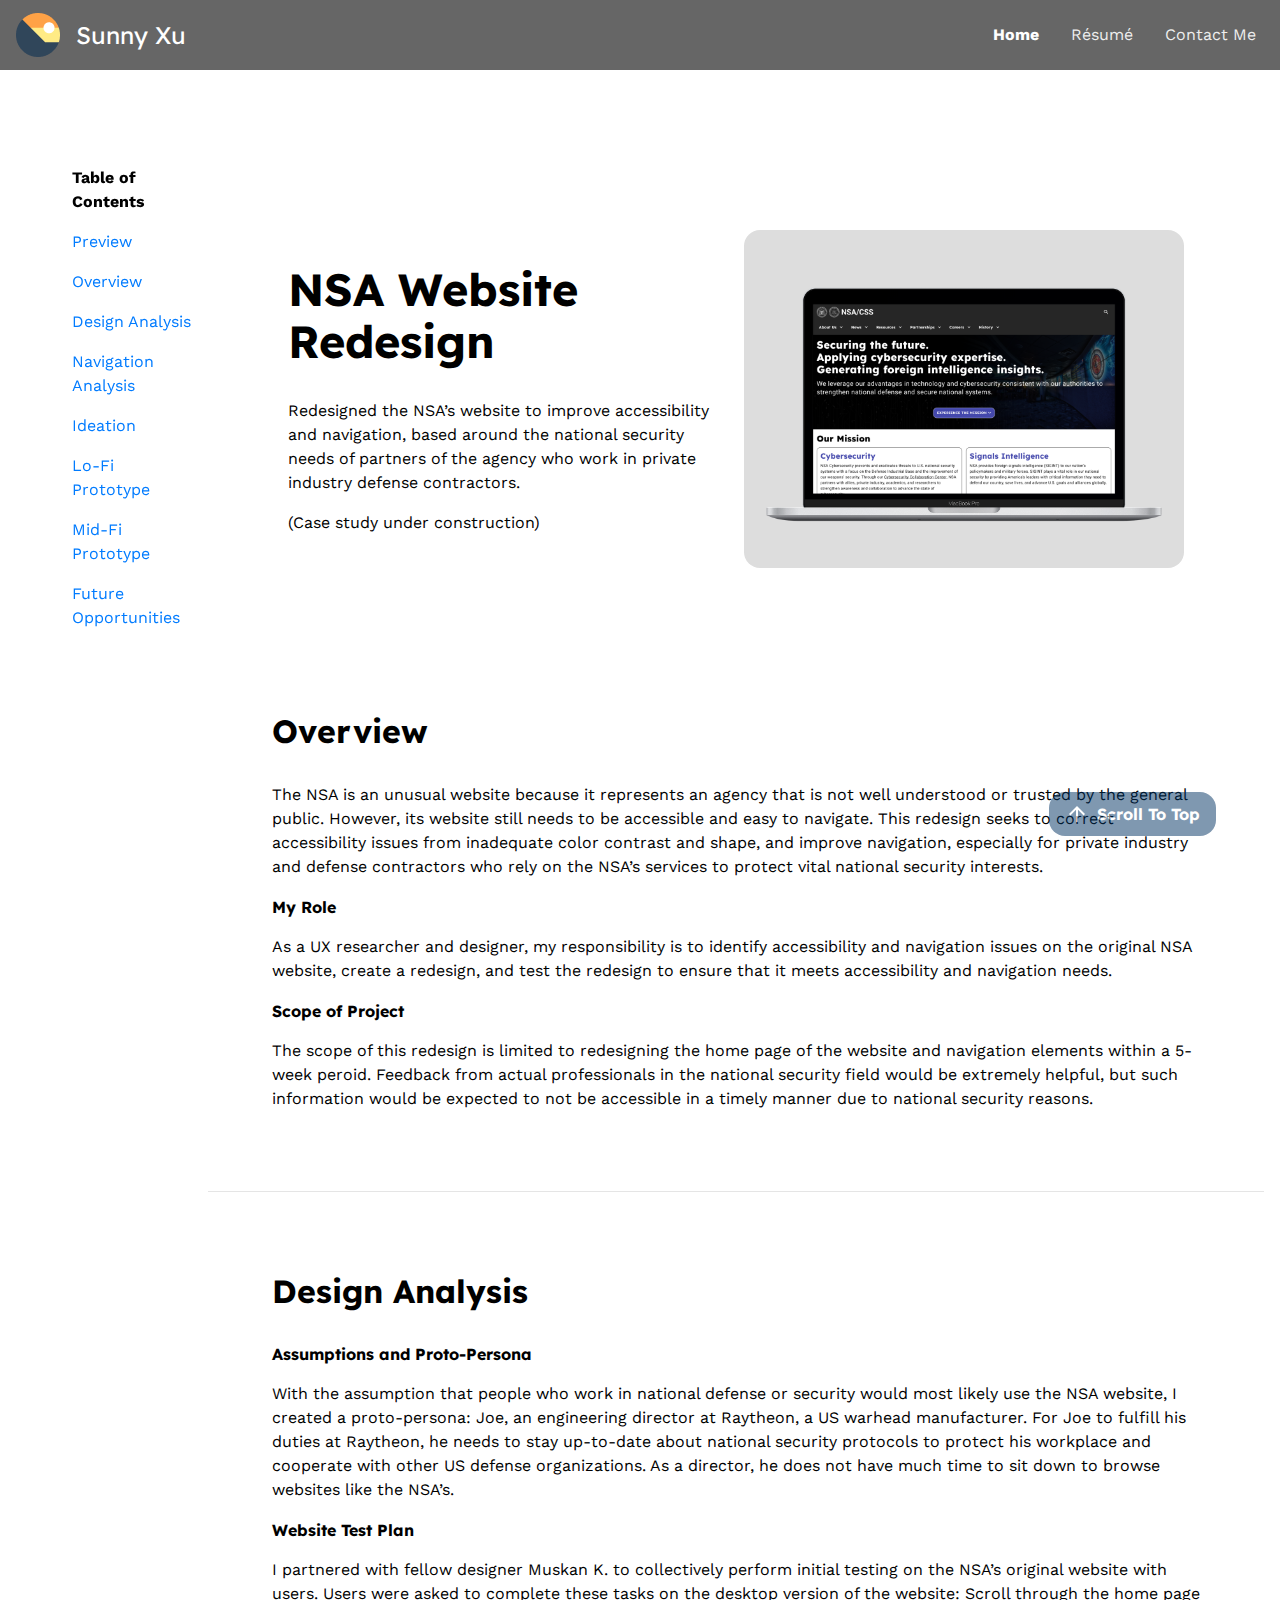
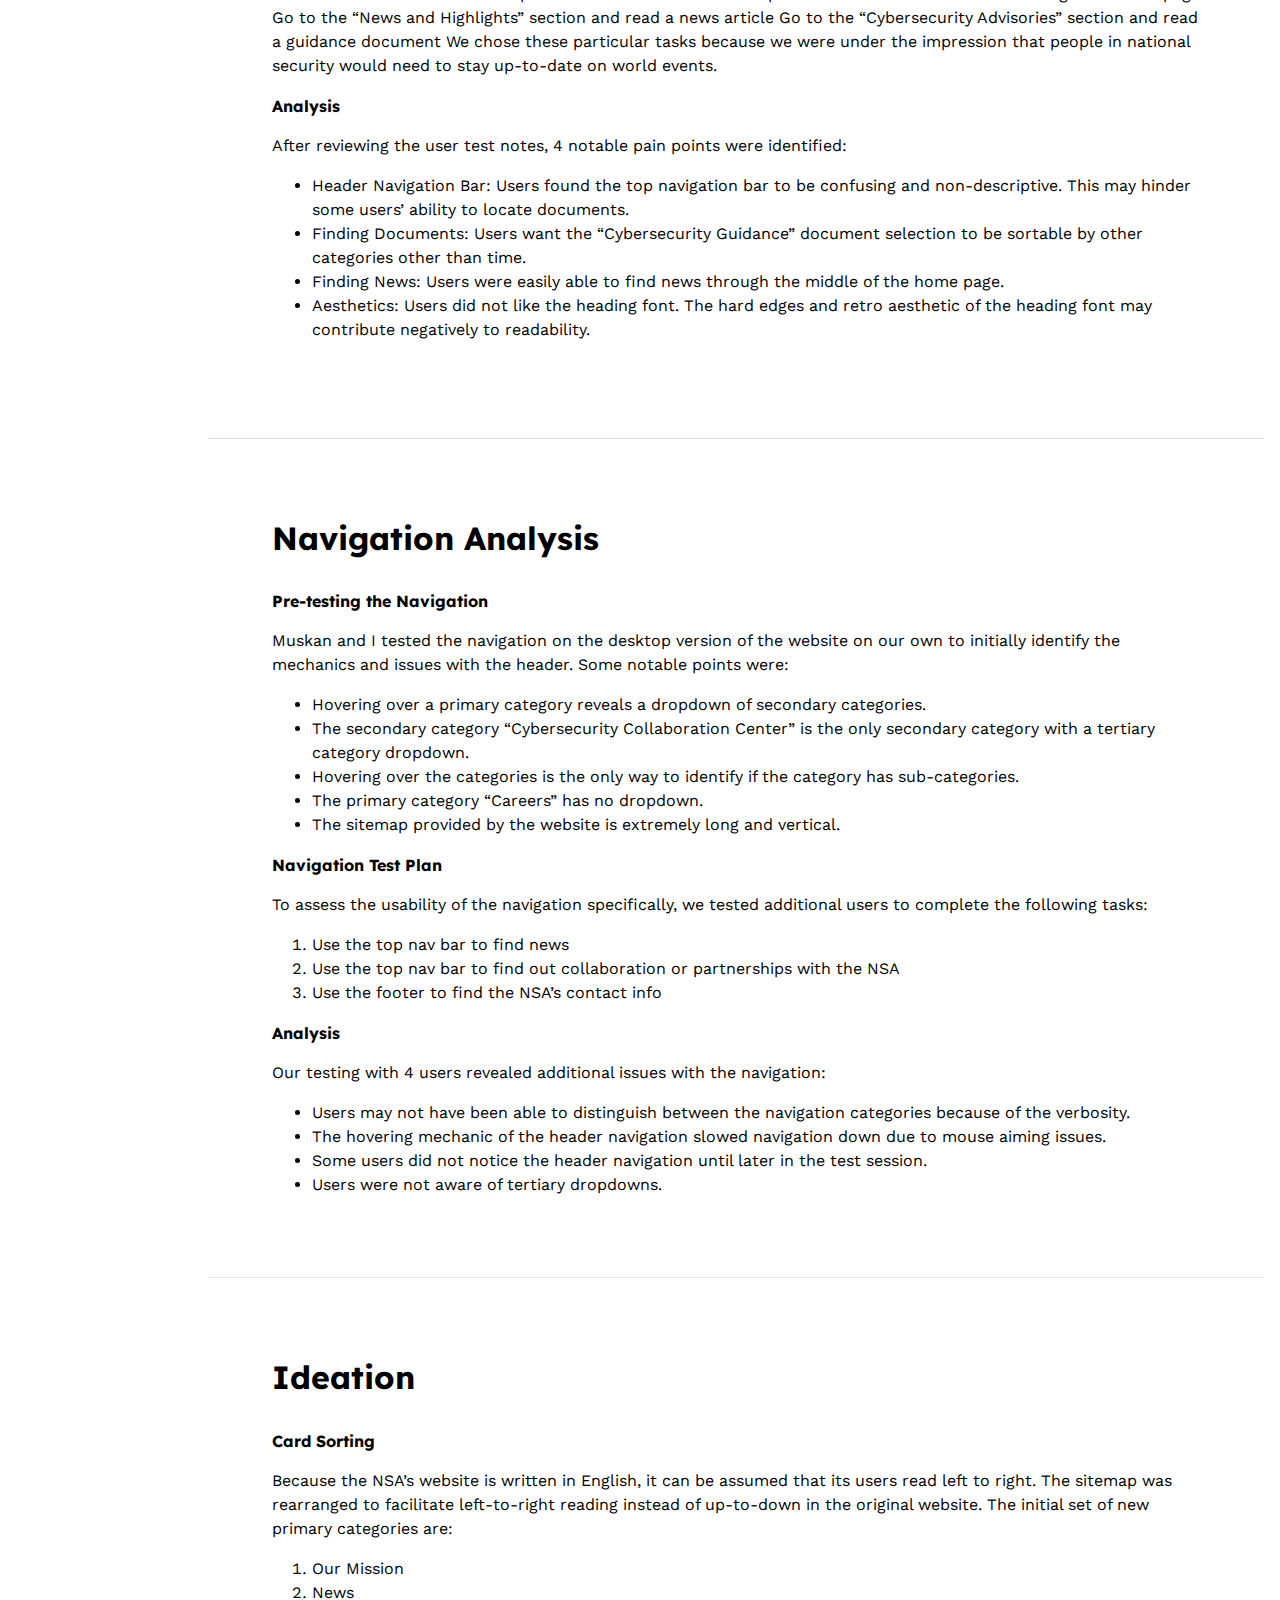
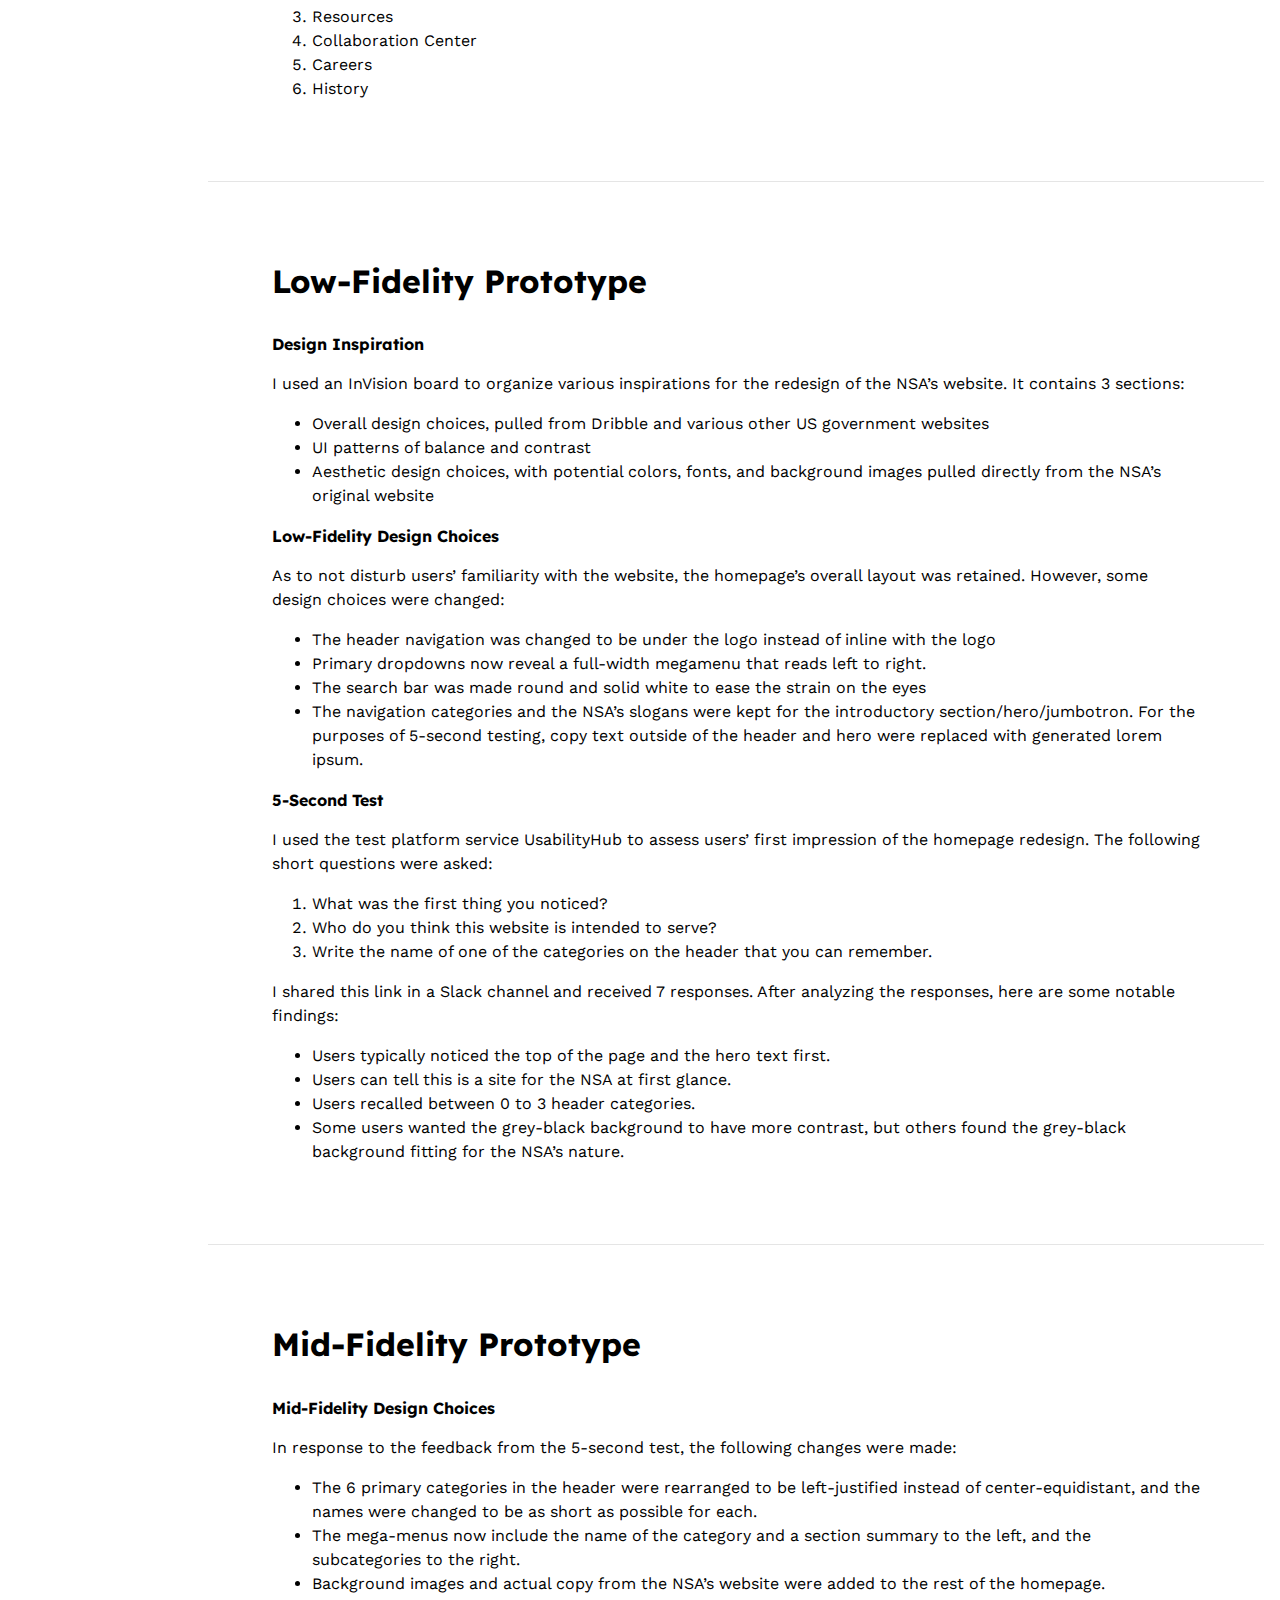
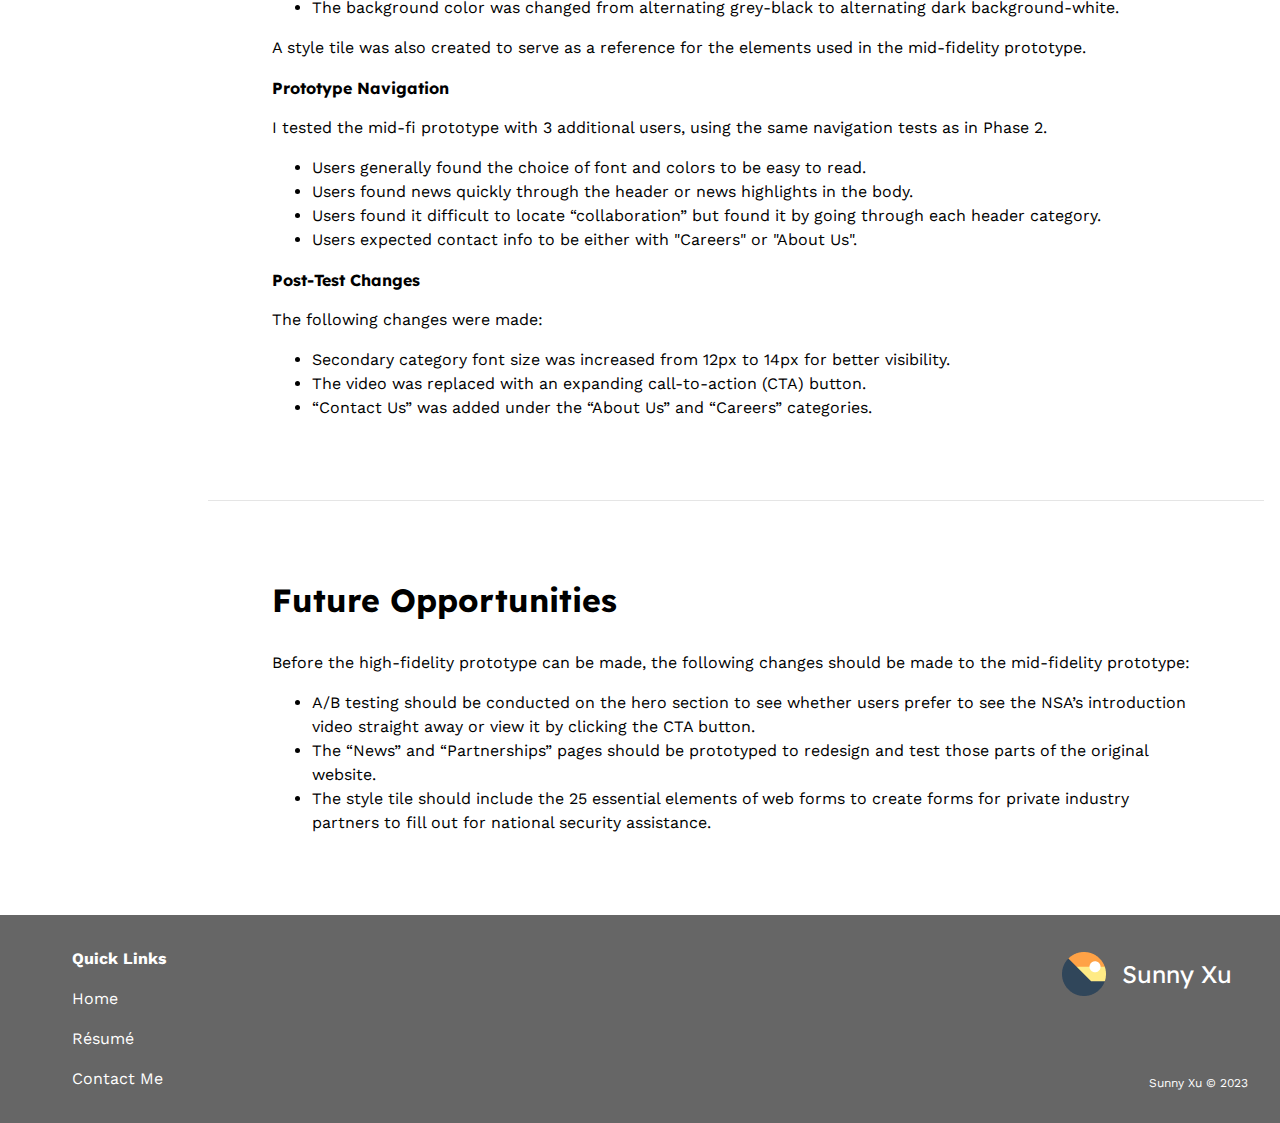
==== myWork/nsa.html @ 6a613407 "moved from hw20 to here" ====
<!DOCTYPE html>
<html>

<head>
    <title>Sunny Xu</title>
    <link rel="stylesheet" href="https://cdn.jsdelivr.net/npm/bootstrap@4.3.1/dist/css/bootstrap.min.css"
        integrity="sha384-ggOyR0iXCbMQv3Xipma34MD+dH/1fQ784/j6cY/iJTQUOhcWr7x9JvoRxT2MZw1T" crossorigin="anonymous">
    <link rel="stylesheet" type="text/css" href="../css/stylesheet.css">
    <link rel="stylesheet" type="text/css" href="../css/projectPage.css">
    <meta name="viewport" content="width=device-width, initial-scale=1">
</head>

<body>
    <div class="scrollToTop">
        <button type="button" class="button scrollToTopButton"><svg class="upArrow" xmlns="http://www.w3.org/2000/svg"
                width="24" height="24" viewBox="0 0 24 24" fill="none">
                <path d="M12 4L10.59 5.41L16.17 11H4V13H16.17L10.59 18.59L12 20L20 12L12 4Z" fill="black" />
            </svg>Scroll To Top</button>
    </div>
    <header>
        <div class="navWrapper bg-devil">
            <nav class="navbar navbar-expand-lg navbar-dark bg-devil">
                <a class="navbar-brand" href="https://therealsunnyxu.github.io/ux_ui_hw_19/index.html"><img
                        src="../images/logo44.png" alt="Icon of Sunny Xu's Portfolio"><span>Sunny
                        Xu</span></a>
                <button class="navbar-toggler" type="button" data-toggle="collapse" data-target="#navbarNav"
                    aria-controls="navbarNav" aria-expanded="false" aria-label="Toggle navigation">
                    <span class="navbar-toggler-icon"></span>
                </button>
                <div class="collapse navbar-collapse" id="navbarNav">
                    <ul class="navbar-nav">
                        <li class="nav-item active">
                            <a class="nav-link" href="https://therealsunnyxu.github.io/ux_ui_hw_19/index.html">Home<span
                                    class="sr-only">(current)</span></a>
                        </li>
                        <li class="nav-item">
                            <a class="nav-link" href="#">Résumé</a>
                        </li>
                        <li class="nav-item">
                            <a class="nav-link" href="#">Contact Me</a>
                        </li>
                    </ul>
                </div>
            </nav>
        </div>

    </header>


    <section id="pageContent">
        <section id="pageContentInner">
            <nav id="sideBar">
                <ul>
                    <li class="primaryNavHeader noBullets">Table of Contents</li>
                    <li class="noBullets"><a href="#preview">Preview</a></li>
                    <li class="noBullets"><a href="#overview">Overview</a></li>
                    <li class="noBullets"><a href="#phase1">Design Analysis</a></li>
                    <li class="noBullets"><a href="#phase2">Navigation Analysis</a></li>
                    <li class="noBullets"><a href="#phase3">Ideation</a></li>
                    <li class="noBullets"><a href="#phase4">Lo-Fi Prototype</a></li>
                    <li class="noBullets"><a href="#phase5">Mid-Fi Prototype</a></li>
                    <li class="noBullets"><a href="#phase6">Future Opportunities</a></li>
                </ul>
            </nav>
            <section id="pageContentRight">
                <section id="preview" class="section">
                    <div class="cardWrapper projectCardWrapper">
                        <div class="customCard projectCard">
                            <div class="projectCardImg">
                                <a><img alt="Preview of NSA Website Redesign" src="../images/nsa mock.png"></a>
                            </div>
                            <div class="projectCardText">
                                <h1>NSA Website Redesign</h1>
                                <p>Redesigned the NSA’s website to improve accessibility and navigation, based around
                                    the
                                    national security needs of partners of the agency who work in private industry
                                    defense
                                    contractors.</p>
                                <p>(Case study under construction)</p>
                            </div>
                        </div>
                    </div>

                </section>
                <section id="overview" class="section">
                    <h2>Overview</h2>
                    <p>The NSA is an unusual website because it represents an agency that is not well understood or
                        trusted by the general public. However, its website still needs to be accessible and easy to
                        navigate. This redesign seeks to correct accessibility issues from inadequate color contrast and
                        shape, and improve navigation, especially for private industry and defense contractors who rely
                        on the NSA’s services to protect vital national security interests. </p>
                    <h3>My Role</h3>
                    <p>As a UX researcher and designer, my responsibility is to identify accessibility and navigation
                        issues on the original NSA website, create a redesign, and test the redesign to ensure that it
                        meets accessibility and navigation needs.</p>
                    <h3>Scope of Project</h3>
                    <p>The scope of this redesign is limited to redesigning the home page of the website and navigation
                        elements within a 5-week peroid. Feedback from actual professionals in the national security
                        field would be extremely helpful, but such information would be expected to not be accessible in
                        a timely manner due to national security reasons.</p>
                </section>
                <hr>
                <section id="phase1" class="section">
                    <h2>Design Analysis</h2>
                    <h3>Assumptions and Proto-Persona</h3>
                    <p>
                        With the assumption that people who work in national defense or security would most likely use
                        the NSA website, I created a proto-persona: Joe, an engineering director at Raytheon, a US
                        warhead manufacturer.

                        For Joe to fulfill his duties at Raytheon, he needs to stay up-to-date about national security
                        protocols to protect his workplace and cooperate with other US defense organizations. As a
                        director, he does not have much time to sit down to browse websites like the NSA’s.
                    </p>
                    <h3>Website Test Plan</h3>
                    <p>
                        I partnered with fellow designer Muskan K. to collectively perform initial testing on the NSA’s
                        original website with users. Users were asked to complete these tasks on the desktop version of
                        the website:
                        Scroll through the home page
                        Go to the “News and Highlights” section and read a news article
                        Go to the “Cybersecurity Advisories” section and read a guidance document
                        We chose these particular tasks because we were under the impression that people in national
                        security would need to stay up-to-date on world events.
                    </p>
                    <h3>Analysis</h3>
                    <p>
                        After reviewing the user test notes, 4 notable pain points were identified:
                    <ul>
                        <li>
                            Header Navigation Bar: Users found the top navigation bar to be confusing and
                            non-descriptive.
                            This may hinder some users’ ability to locate documents.
                        </li>
                        <li>
                            Finding Documents: Users want the “Cybersecurity Guidance” document selection to be sortable
                            by
                            other categories other than time.
                        </li>
                        <li>
                            Finding News: Users were easily able to find news through the middle of the home page.
                        </li>
                        <li>
                            Aesthetics: Users did not like the heading font. The hard edges and retro aesthetic of the
                            heading font may contribute negatively to readability.
                        </li>
                    </ul>
                    </p>
                </section>
                <hr>
                <section id="phase2" class="section">
                    <h2>Navigation Analysis</h2>
                    <h3>Pre-testing the Navigation</h3>
                    <p>
                        Muskan and I tested the navigation on the desktop version of the website on our own to initially
                        identify the mechanics and issues with the header. Some notable points were:
                    </p>
                    <ul>
                        <li>
                            Hovering over a primary category reveals a dropdown of secondary categories.
                        </li>
                        <li>
                            The secondary category “Cybersecurity Collaboration Center” is the only secondary category
                            with
                            a tertiary category dropdown.
                        </li>
                        <li>
                            Hovering over the categories is the only way to identify if the category has sub-categories.
                        </li>
                        <li>
                            The primary category “Careers” has no dropdown.
                        </li>
                        <li>
                            The sitemap provided by the website is extremely long and vertical.
                        </li>
                    </ul>
                    <h3>Navigation Test Plan</h3>
                    <p>To assess the usability of the navigation specifically, we tested additional users to complete
                        the following tasks:</p>
                    <ol>
                        <li>
                            Use the top nav bar to find news
                        </li>
                        <li>
                            Use the top nav bar to find out collaboration or partnerships with the NSA
                        </li>
                        <li>
                            Use the footer to find the NSA’s contact info
                        </li>
                    </ol>
                    <h3>Analysis</h3>
                    <p>
                        Our testing with 4 users revealed additional issues with the navigation:
                    </p>
                    <ul>
                        <li>
                            Users may not have been able to distinguish between the navigation categories because of the
                            verbosity.
                        </li>
                        <li>
                            The hovering mechanic of the header navigation slowed navigation down due to mouse aiming
                            issues.
                        </li>
                        <li>
                            Some users did not notice the header navigation until later in the test session.
                        </li>
                        <li>
                            Users were not aware of tertiary dropdowns.
                        </li>
                    </ul>
                </section>
                <hr>
                <section id="phase3" class="section">
                    <h2>Ideation</h2>
                    <h3>Card Sorting</h3>
                    <p>Because the NSA’s website is written in English, it can be assumed that its users read left to
                        right. The sitemap was rearranged to facilitate left-to-right reading instead of up-to-down in
                        the original website. The initial set of new primary categories are:
                    </p>
                    <ol>
                        <li>
                            Our Mission
                        </li>
                        <li>
                            News
                        </li>
                        <li>
                            Resources
                        </li>
                        <li>
                            Collaboration Center
                        </li>
                        <li>
                            Careers
                        </li>
                        <li>
                            History
                        </li>
                    </ol>
                </section>
                <hr>
                <section id="phase4" class="section">
                    <h2>Low-Fidelity Prototype</h2>
                    <h3>Design Inspiration</h3>
                    <p>
                        I used an InVision board to organize various inspirations for the redesign of the NSA’s
                        website. It contains 3 sections:
                    </p>
                    <ul>
                        <li>
                            Overall design choices, pulled from Dribble and various other US government websites
                        </li>
                        <li>
                            UI patterns of balance and contrast
                        </li>
                        <li>
                            Aesthetic design choices, with potential colors, fonts, and background images pulled
                            directly from the NSA’s original website
                        </li>
                    </ul>
                    <h3>Low-Fidelity Design Choices</h3>
                    <p>
                        As to not disturb users’ familiarity with the website, the homepage’s overall layout was
                        retained. However, some design choices were changed:
                    </p>
                    <ul>
                        <li>
                            The header navigation was changed to be under the logo instead of inline with the logo </li>
                        <li>
                            Primary dropdowns now reveal a full-width megamenu that reads left to right. </li>
                        <li>
                            The search bar was made round and solid white to ease the strain on the eyes
                        </li>
                        <li>
                            The navigation categories and the NSA’s slogans were kept for the introductory
                            section/hero/jumbotron. For the purposes of 5-second testing, copy text outside of the
                            header and hero were replaced with generated lorem ipsum.
                        </li>
                    </ul>
                    <h3>5-Second Test</h3>
                    <p>
                        I used the test platform service UsabilityHub to assess users’ first impression of the homepage
                        redesign. The following short questions were asked:
                    </p>
                    <ol>
                        <li>
                            What was the first thing you noticed?
                        </li>
                        <li>
                            Who do you think this website is intended to serve?
                        </li>
                        <li>
                            Write the name of one of the categories on the header that you can remember.
                        </li>
                    </ol>
                    <p>
                        I shared this link in a Slack channel and received 7 responses. After analyzing the responses,
                        here are some notable findings:
                    </p>
                    <ul>
                        <li>
                            Users typically noticed the top of the page and the hero text first.
                        </li>
                        <li>
                            Users can tell this is a site for the NSA at first glance.
                        </li>
                        <li>
                            Users recalled between 0 to 3 header categories.
                        </li>
                        <li>
                            Some users wanted the grey-black background to have more contrast, but others found the
                            grey-black background fitting for the NSA’s nature.
                        </li>
                    </ul>
                </section>
                <hr>
                <section id="phase5" class="section">
                    <h2>Mid-Fidelity Prototype</h2>
                    <h3>Mid-Fidelity Design Choices</h3>
                    <p>
                        In response to the feedback from the 5-second test, the following changes were made:
                    </p>
                    <ul>
                        <li>
                            The 6 primary categories in the header were rearranged to be left-justified instead of
                            center-equidistant, and the names were changed to be as short as possible for each.
                        </li>
                        <li>
                            The mega-menus now include the name of the category and a section summary to the left, and
                            the subcategories to the right.
                        </li>
                        <li>
                            Background images and actual copy from the NSA’s website were added to the rest of the
                            homepage.
                        </li>
                        <li>
                            The background color was changed from alternating grey-black to alternating dark
                            background-white.
                        </li>
                    </ul>
                    <p>
                        A style tile was also created to serve as a reference for the elements used in the mid-fidelity
                        prototype.
                    </p>
                    <h3>Prototype Navigation</h3>
                    <p>
                        I tested the mid-fi prototype with 3 additional users, using the same navigation tests as in
                        Phase 2.
                    </p>
                    <ul>
                        <li>
                            Users generally found the choice of font and colors to be easy to read.
                        </li>
                        <li>
                            Users found news quickly through the header or news highlights in the body.
                        </li>
                        <li>
                            Users found it difficult to locate “collaboration” but found it by going through each header
                            category.
                        </li>
                        <li>
                            Users expected contact info to be either with "Careers" or "About Us".
                        </li>
                    </ul>
                    <h3>Post-Test Changes</h3>
                    <p>
                        The following changes were made:
                    </p>
                    <ul>
                        <li>
                            Secondary category font size was increased from 12px to 14px for better visibility.
                        </li>
                        <li>
                            The video was replaced with an expanding call-to-action (CTA) button.
                        </li>
                        <li>
                            “Contact Us” was added under the “About Us” and “Careers” categories.
                        </li>
                    </ul>
                </section>
                <hr>
                <section id="phase6" class="section">
                    <h2>Future Opportunities</h2>
                    <p>
                        Before the high-fidelity prototype can be made, the following changes should be made to the
                        mid-fidelity prototype:
                    </p>
                    <ul>
                        <li>
                            A/B testing should be conducted on the hero section to see whether users prefer to see the
                            NSA’s introduction video straight away or view it by clicking the CTA button.
                        </li>
                        <li>
                            The “News” and “Partnerships” pages should be prototyped to redesign and test those parts of
                            the original website.
                        </li>
                        <li>
                            The style tile should include the 25 essential elements of web forms to create forms for
                            private industry partners to fill out for national security assistance.
                        </li>
                    </ul>
                </section>
            </section>
        </section>
    </section>
    <footer class="bg-devil">
        <div id="footerInner">
            <nav class="footerNav" id="footerLinks">
                <ul>
                    <li class="primaryNavHeader noBullets">Quick Links</li>
                    <li class="noBullets"><a href="https://therealsunnyxu.github.io/ux_ui_hw_19/index.html">Home</a>
                    </li>
                    <li class="noBullets"><a href="#">Résumé</a></li>
                    <li class="noBullets"><a href="#">Contact Me</a></li>
                </ul>
            </nav>
            <div class="footerRight">
                <a class="navbar-brand" href="https://therealsunnyxu.github.io/ux_ui_hw_19/index.html"><img
                        src="../images/logo44.png" alt="Icon of Sunny Xu's Portfolio"><span>Sunny
                        Xu</span></a>
                <div id="footerCopyright">
                    <p class="tinyText">Sunny Xu © 2023</p>
                </div>
            </div>
        </div>
    </footer>
</body>
<!-- Libraries -->
<script src="https://code.jquery.com/jquery-3.7.1.js" integrity="sha256-eKhayi8LEQwp4NKxN+CfCh+3qOVUtJn3QNZ0TciWLP4="
    crossorigin="anonymous"></script>
<script src="https://cdn.jsdelivr.net/npm/popper.js@1.14.7/dist/umd/popper.min.js"
    integrity="sha384-UO2eT0CpHqdSJQ6hJty5KVphtPhzWj9WO1clHTMGa3JDZwrnQq4sF86dIHNDz0W1"
    crossorigin="anonymous"></script>
<script src="https://cdn.jsdelivr.net/npm/bootstrap@4.3.1/dist/js/bootstrap.min.js"
    integrity="sha384-JjSmVgyd0p3pXB1rRibZUAYoIIy6OrQ6VrjIEaFf/nJGzIxFDsf4x0xIM+B07jRM"
    crossorigin="anonymous"></script>
<script src="../js/scrollToTopButton.js"></script>

</html>
---- css/stylesheet.css ----
/* TYPOGRAPHY */
@import url("https://fonts.googleapis.com/css?family=Lexend&display=swap");
@import url("https://fonts.googleapis.com/css?family=Work+Sans&display=swap");

h1,
h2,
h3,
p,
li {
    color: black;
}

h1,
h2,
h3,
a.button,
button,
.navbar-brand {
    font-family: "Lexend", "Roboto", "Arial", sans-serif;
    margin-top: 0;
    margin-bottom: 0;
}

h1,
h2,
h3,
.primaryNavHeader,
a.button,
button {
    font-weight: bold;
}

h1,
h2 {
    margin-bottom: 16px;
}

h1 {
    font-size: 45px;
    line-height: 52px;
}

p,
li,
.tinyText {
    font-family: "Work Sans", "Roboto", "Arial", sans-serif;
}

.fanciLiInside p {
    margin: 0;
}

p,
li,
h3 {
    font-size: 16px;
    line-height: 24px;
}

.noBullets {
    display: flex;
    gap: 16px;
    list-style-type: none;
}

.tinyText {
    font-size: 12px;
    line-height: 16px;
    margin: 0;
}

a {
    text-decoration: none;
}

a:hover {
    text-decoration: underline;
}

.navbar-brand:hover {
    text-decoration: none;
}

.footerNav li,
.footerNav a,
#footerCopyright p,
a.button,
button,
.navbar-brand,
.navbar-brand:hover,
.nav-item a:hover,
.nav-item.active a,
.navbar-dark .navbar-nav .nav-link:hover,
.navbar-dark .navbar-nav .nav-link:focus {
    color: white;
}

.navbar-dark .navbar-nav .nav-link {
    color: #eee;
}

.nav-item a:hover,
.nav-item a:focus {
    text-decoration: underline;
}

.nav-item.active a {
    font-weight: bold;
}

.fancyLi a {
    color: black;
}

.navbar-brand {
    font-size: 24px;
    line-height: 32px;
}

a.button,
button {
    font-size: 16px;
    line-height: 24px;
    margin: 0;
}

/* The rest of it */
.scrollToTop {
    position: fixed;
    right: 64px;
    bottom: 64px;
}

.button {
    display: flex;
    padding: 10px 16px;
    border-radius: 16px;
    align-self: flex-start;
    border: none;
    gap: 8px;
    width: fit-content;
    background-color: #003262;
}

.scrollToTopButton {
    /*background-color: black;*/
    opacity: 0.5
}

body {
    margin: 0;
}

.scrollToTopButton .upArrow {
    rotate: -90deg;
}

.upArrow path {
    fill: white;
}

.scrollToTopButton:hover {
    opacity: 1;
}

.scrollToTopButton:focus {
    outline-color: #003262;
}

.button:hover,
.button:focus {
    box-shadow: 2px 2px 2px rgba(0, 0, 0, 0.5);
}

.button:active {
    box-shadow: inset 2px 2px 2px rgba(0, 0, 0, 0.5);
    background-color: #005AAD;
}

.navbar,
footer,
#pageContent {
    display: flex;
    justify-content: center;

}

.navWrapper {
    display: flex;
    justify-content: center;
}

.bg-devil {
    background-color: #666;
}

footer,
#pageContent {
    padding: 16px;
}

.navbar {
    width: 1440px;
    align-self: center;
}

#pageContent {
    min-height: calc(100vh - 208px - 64px);

}

.navbar {
    min-height: 64px;
    align-items: center;
    z-index: 9001;
}

#headerInner,
#footerInner,
#pageContentInner {
    width: 1440px;
    display: flex;
}

#headerInner {
    padding: 0px 16px;
    align-items: center;
    height: 100%;
}

.navbar-brand {
    display: inline-flex;
    align-items: center;
    gap: 16px;
}

.navbar-nav,
.navbar-toggler {
    margin-left: auto;
    margin-top: 0;
    margin-bottom: 0;
}

.headerNav {
    flex: 1;
}

.headerNav ul,
.footerNav ul,
#sideBar ul {
    display: flex;
    margin: 0;
}

.headerNav ul {
    align-items: center;
    justify-content: flex-end;
}

.footerNav ul,
#sideBar ul {
    flex-direction: column;
}

#footerInner {
    padding: 16px;
    align-items: flex-start;
    justify-content: flex-start;
}


.footerRight {
    display: flex;
    flex-direction: column;
    align-items: flex-end;
    height: 100%;
    flex: 1;
    align-self: stretch;
}

#footerCopyright {
    display: flex;
    flex-direction: column;
    justify-content: flex-end;
    flex: 1;
}

ul,
ol {
    gap: 16px;
    padding: 0px;
    padding-left: 40px;
    margin: 0;
}

#pageContentInner {
    align-self: flex-start;
    padding-top: 64px;
    display: flex;
    align-items: flex-start;
}

#sideBar {
    overflow: auto;
    position: -webkit-sticky;
    position: sticky;
    top: 64px;
    width: 192px;
    padding: 16px;
}

#pageContentRight {
    flex: 1;
}

.heroImg {
    height: 256px;
    width: 256px;
    border-radius: 50%;
    box-shadow: 4px 4px 4px #666;
}

.heroImg img {
    height: 100%;
    object-fit: contain;
    clip-path: circle(128px at center);
    box-shadow: 4px 4px 8px #666;
}

.section {
    display: flex;
    gap: 16px;
    padding: 64px;
    flex-direction: column;

}

.sectionCentered {
    align-items: center;
}

#aboutMe {
    flex-direction: row;
}

.cardWrapper {
    display: flex;
}

.customCard {
    display: flex;
    flex-direction: column;
    padding: 16px;
    gap: 16px;
}

.toolCard {
    display: flex;
    flex-direction: column;
    align-items: center;
}

.toolCard ul {
    display: flex;
    justify-items: center;
    flex-wrap: wrap;
}

.skillCardWrapper {
    gap: 16px;
}

.projectCardWrapper {
    flex-direction: column;
    gap: 64px;
}

.projectCardWrapper img {
    width: 100%;
    height: 100%;
    border-radius: 16px;
    aspect-ratio: 4 / 3;
    object-fit: contain;
    object-position: center;

}

.projectCardImg {
    background-color: #DDD;
    border-radius: 16px;
    padding: 16px;
}

.projectCardText {
    display: flex;
    flex-direction: column;
    gap: 16px;
}

.projectCardText p,
.projectCardText h3 {
    margin-bottom: 0;
}

.fancyLiWrapper {
    display: flex;
    flex-direction: column;
    gap: 16px;
}

.fancyLi {
    display: flex;
    align-items: center;
    gap: 16px;
}

.fancyLi img {
    height: 44px;
    width: 44px;
}

@media (min-width: 64.01em) {
    .projectCard {
        flex-direction: row;
        align-items: center;
    }

    .projectCardImg {
        width: 50%;
        order: 2;
    }

    .projectCardText {
        width: 50%;
        order: 1;
    }
}

@media (max-width: 64em) {
    #aboutMe {
        flex-direction: column;
    }

    .aboutMeRight {
        order: 1;
        align-self: center;
    }

    .aboutMeLeft {
        order: 2;
    }
}

@media (max-width: 48em) {
    #sideBar {
        display: none;
    }

    .scrollToTop {
        bottom: 16px;
        right: 16px;
    }
}

@media (max-width: 32em) {
    #footerInner {
        flex-direction: column;
    }
}
---- css/projectPage.css ----
p {
    margin: 0
}
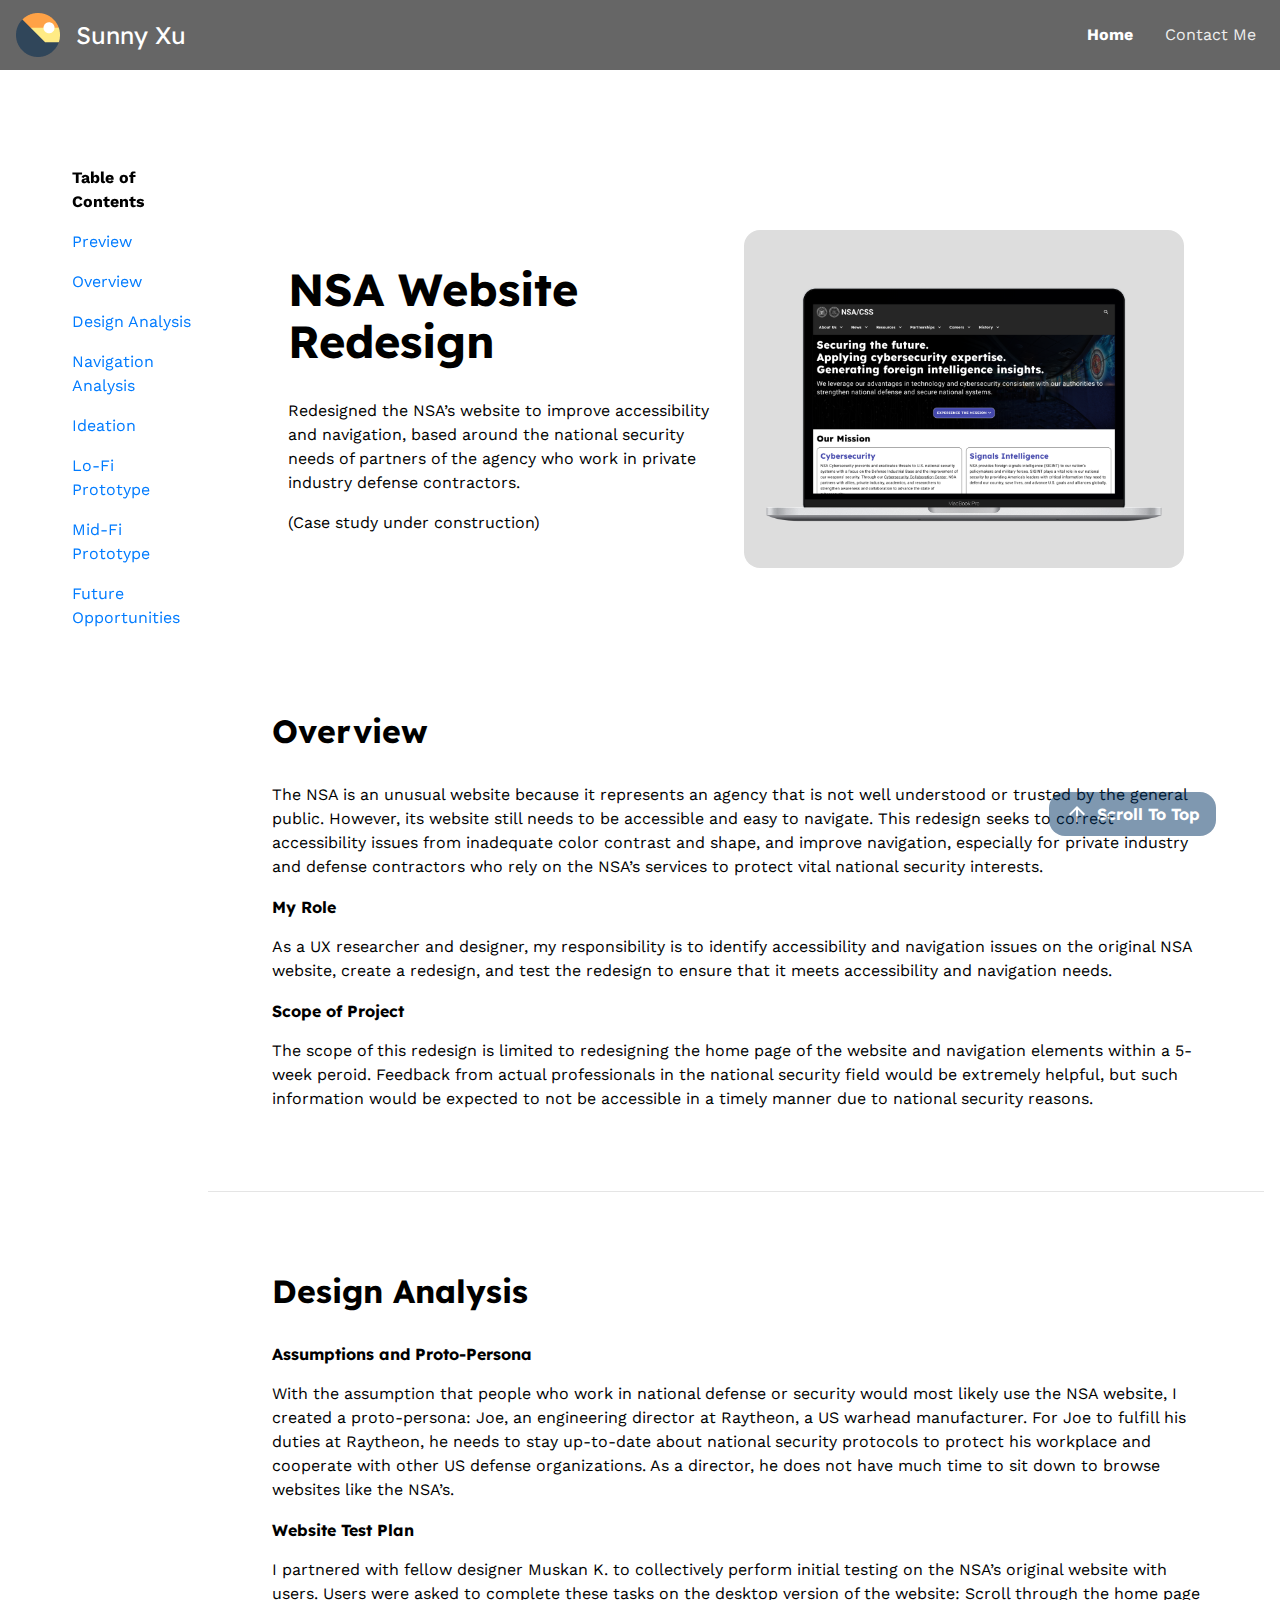
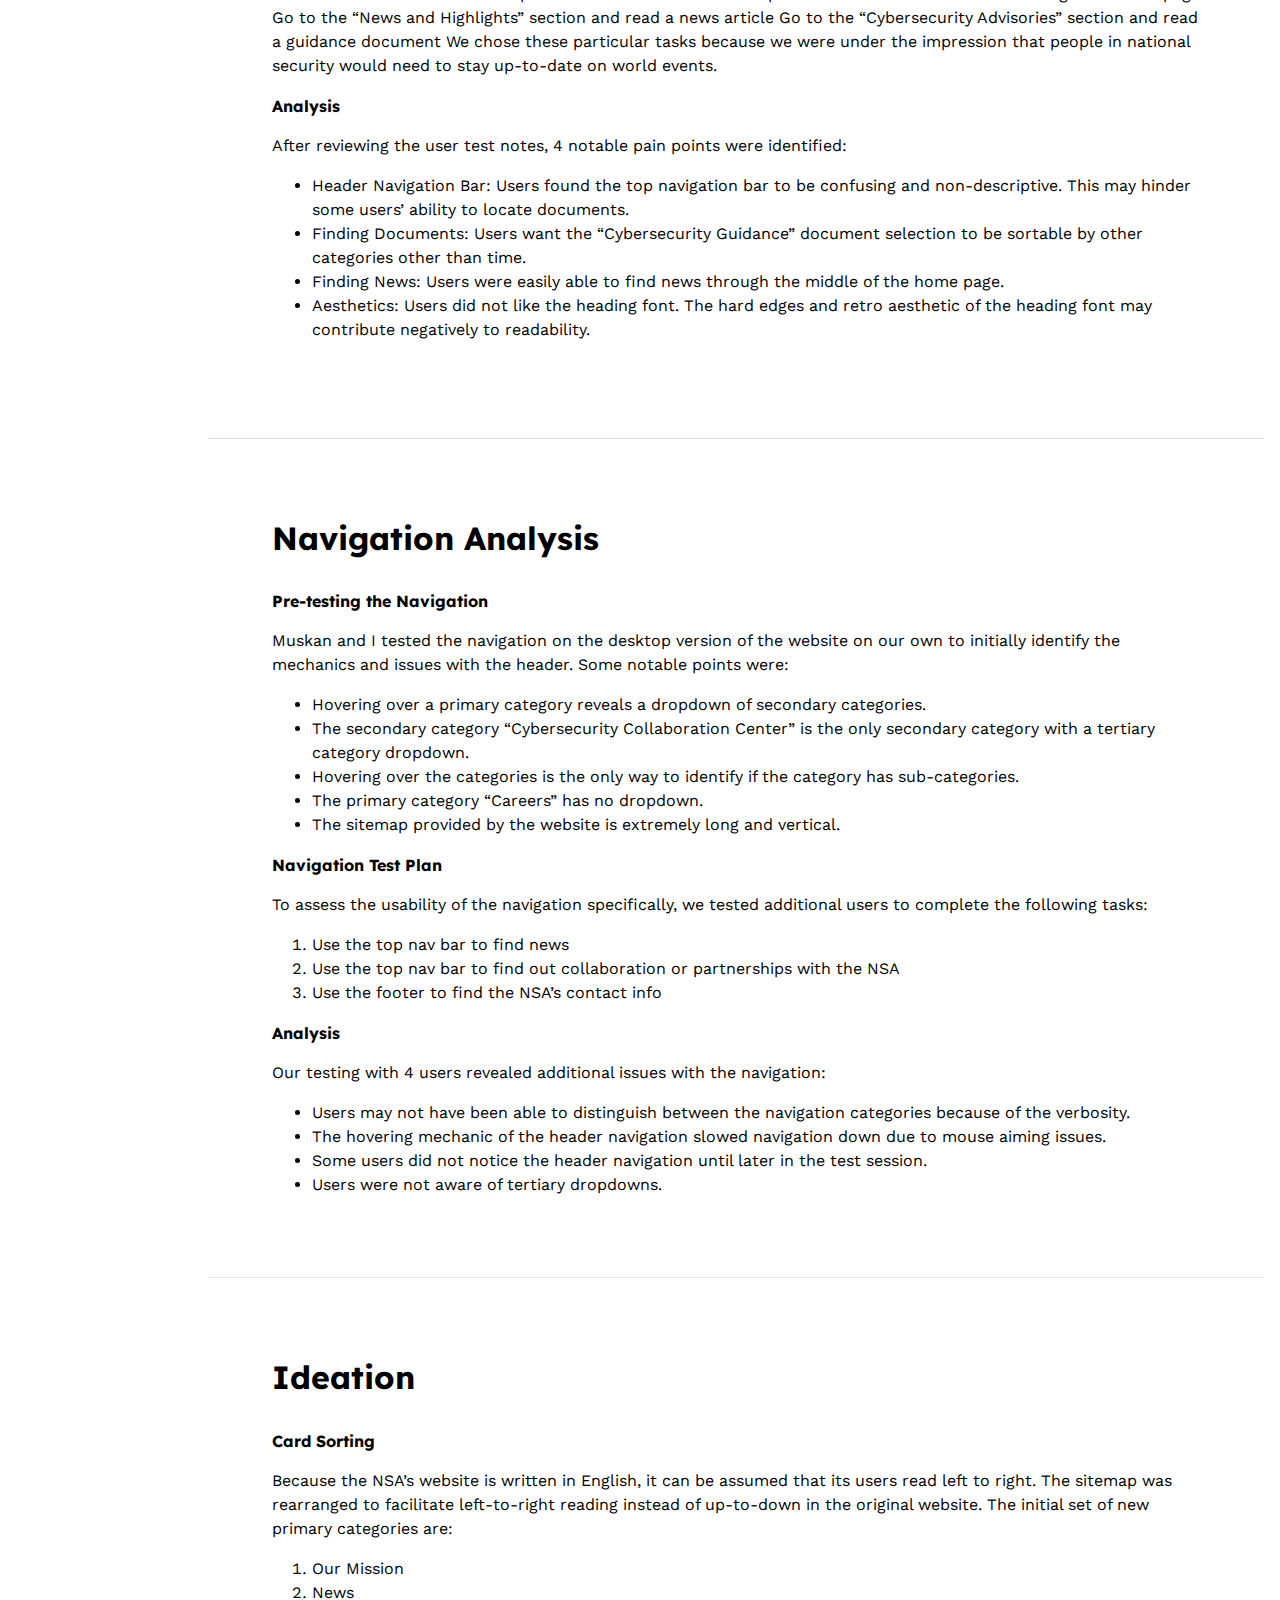
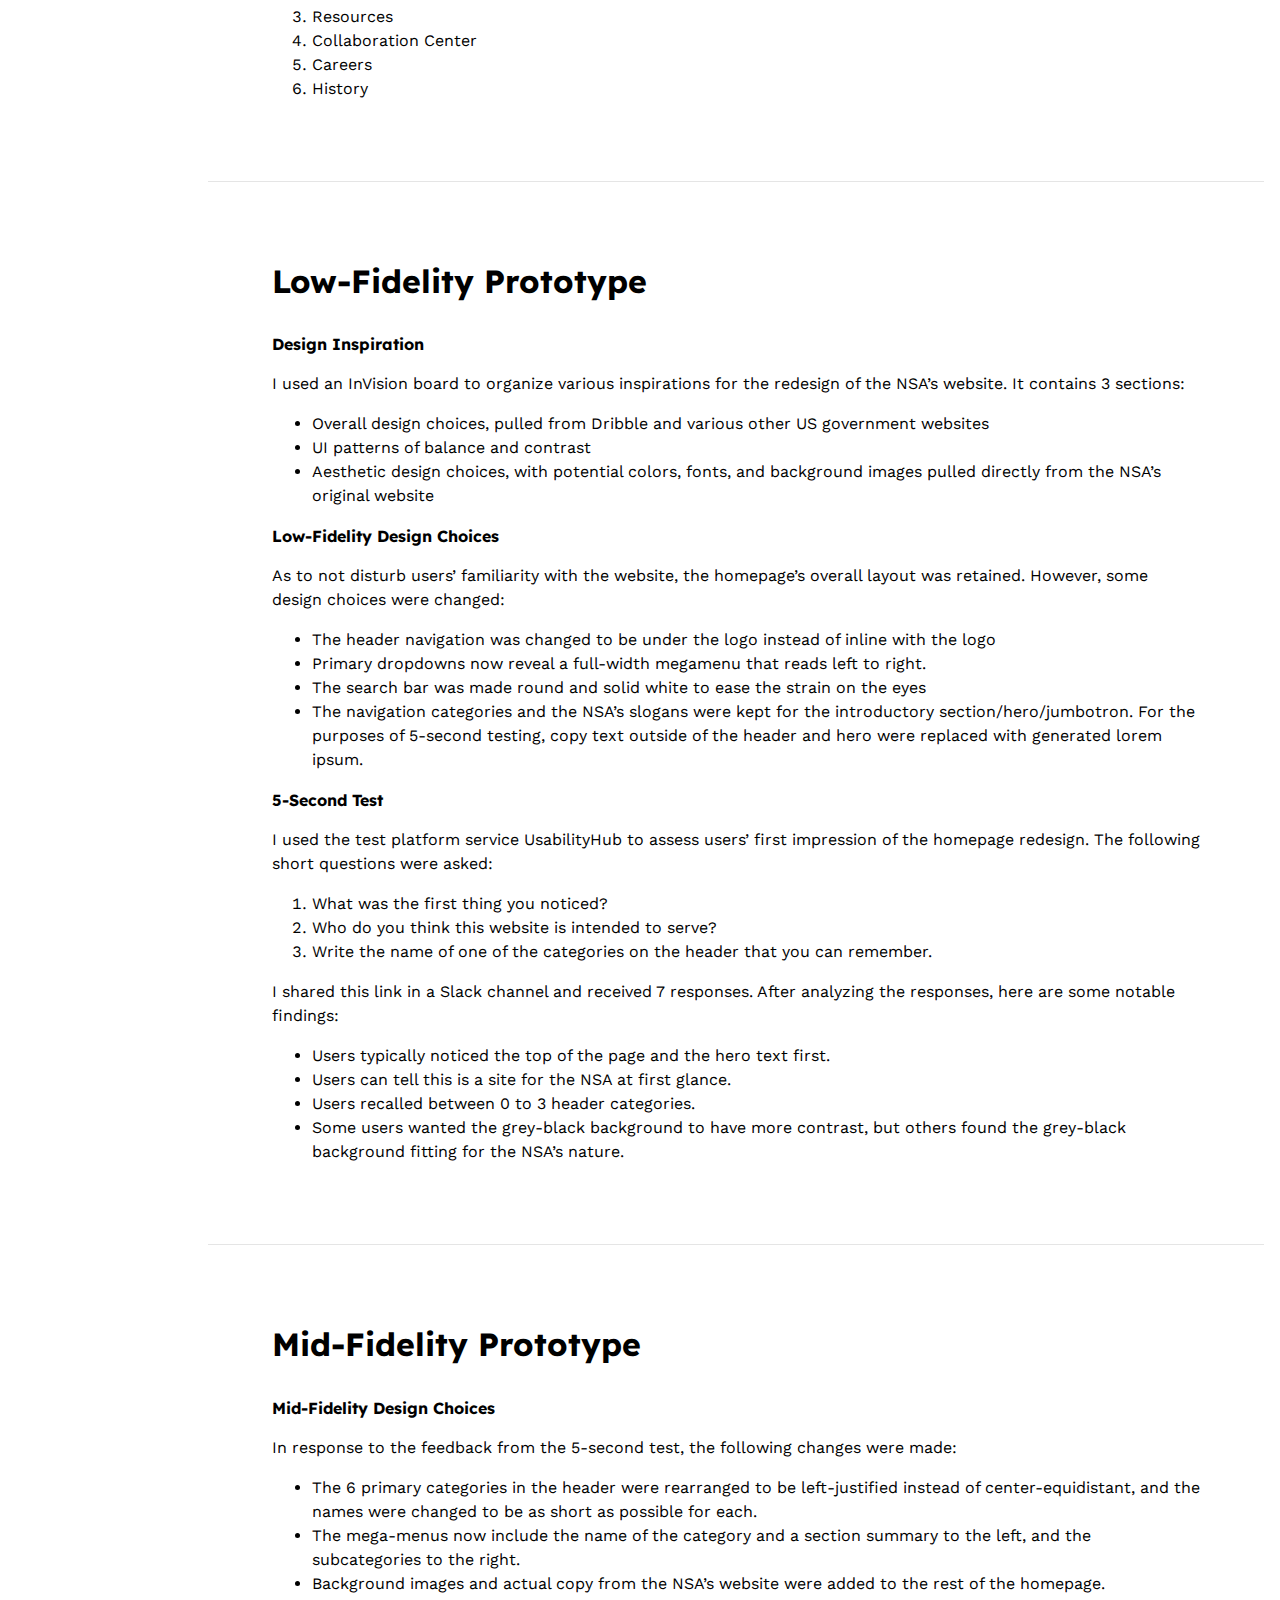
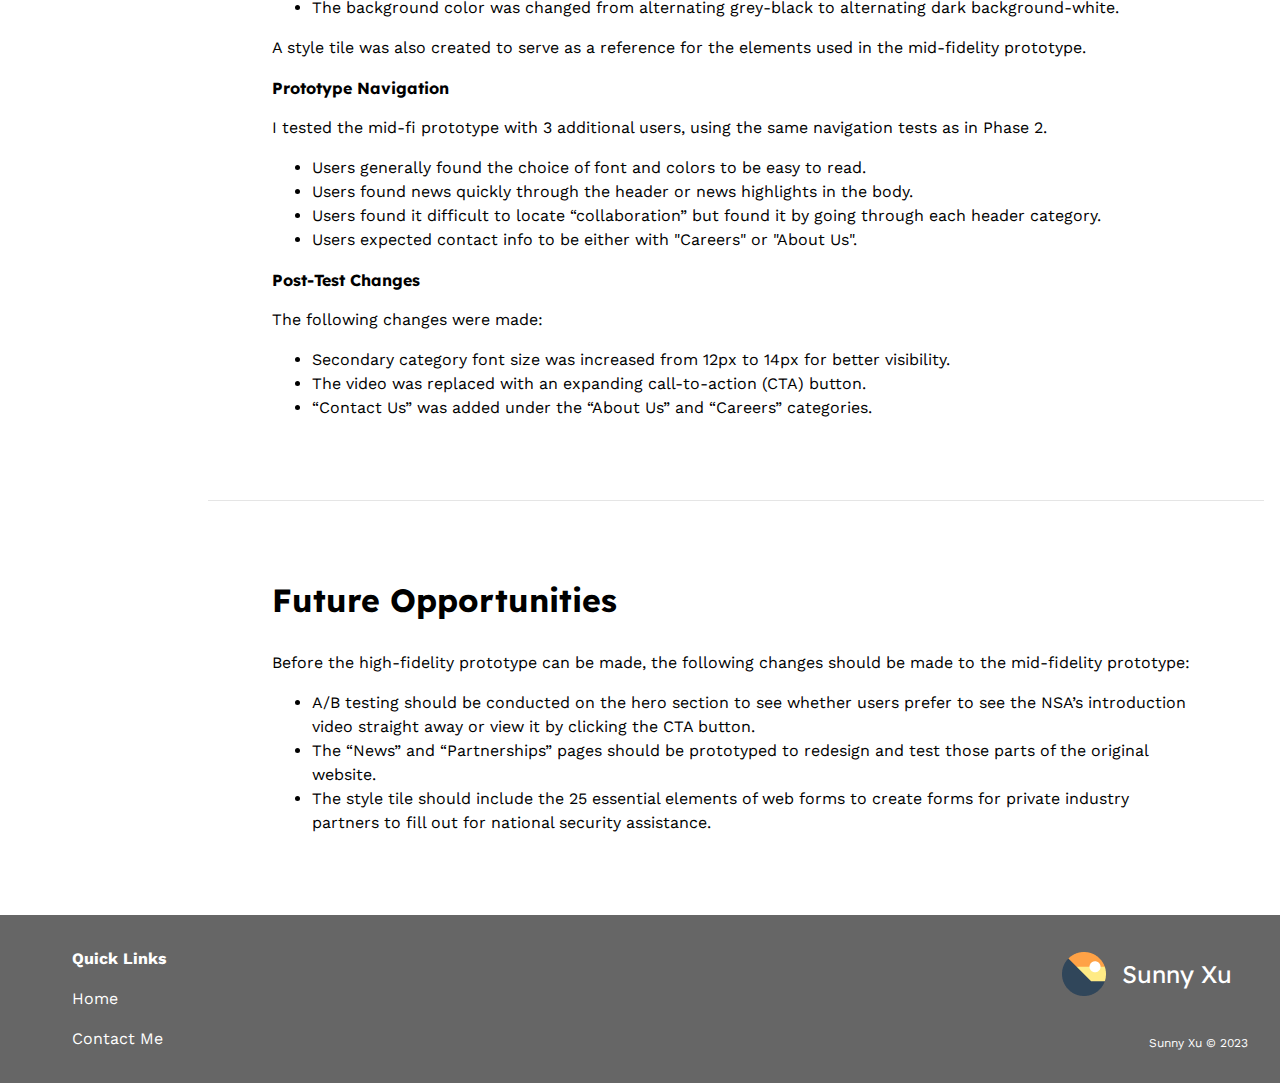
==== commit 4e2aed74: "removed resume link (under construction)" ====
--- a/myWork/nsa.html
+++ b/myWork/nsa.html
@@ -20,8 +20,8 @@
     <header>
         <div class="navWrapper bg-devil">
             <nav class="navbar navbar-expand-lg navbar-dark bg-devil">
-                <a class="navbar-brand" href="https://therealsunnyxu.github.io/ux_ui_hw_19/index.html"><img
-                        src="../images/logo44.png" alt="Icon of Sunny Xu's Portfolio"><span>Sunny
+                <a class="navbar-brand" href="../index.html"><img src="../images/logo44.png"
+                        alt="Icon of Sunny Xu's Portfolio"><span>Sunny
                         Xu</span></a>
                 <button class="navbar-toggler" type="button" data-toggle="collapse" data-target="#navbarNav"
                     aria-controls="navbarNav" aria-expanded="false" aria-label="Toggle navigation">
@@ -30,12 +30,11 @@
                 <div class="collapse navbar-collapse" id="navbarNav">
                     <ul class="navbar-nav">
                         <li class="nav-item active">
-                            <a class="nav-link" href="https://therealsunnyxu.github.io/ux_ui_hw_19/index.html">Home<span
-                                    class="sr-only">(current)</span></a>
-                        </li>
-                        <li class="nav-item">
+                            <a class="nav-link" href="../index.html">Home<span class="sr-only">(current)</span></a>
+                        </li>
+                        <!--<li class="nav-item">
                             <a class="nav-link" href="#">Résumé</a>
-                        </li>
+                        </li>-->
                         <li class="nav-item">
                             <a class="nav-link" href="#">Contact Me</a>
                         </li>
@@ -408,15 +407,15 @@
             <nav class="footerNav" id="footerLinks">
                 <ul>
                     <li class="primaryNavHeader noBullets">Quick Links</li>
-                    <li class="noBullets"><a href="https://therealsunnyxu.github.io/ux_ui_hw_19/index.html">Home</a>
+                    <li class="noBullets"><a href="../index.html">Home</a>
                     </li>
-                    <li class="noBullets"><a href="#">Résumé</a></li>
+                    <!--<li class="noBullets"><a href="#">Résumé</a></li>-->
                     <li class="noBullets"><a href="#">Contact Me</a></li>
                 </ul>
             </nav>
             <div class="footerRight">
-                <a class="navbar-brand" href="https://therealsunnyxu.github.io/ux_ui_hw_19/index.html"><img
-                        src="../images/logo44.png" alt="Icon of Sunny Xu's Portfolio"><span>Sunny
+                <a class="navbar-brand" href="../index.html"><img src="../images/logo44.png"
+                        alt="Icon of Sunny Xu's Portfolio"><span>Sunny
                         Xu</span></a>
                 <div id="footerCopyright">
                     <p class="tinyText">Sunny Xu © 2023</p>
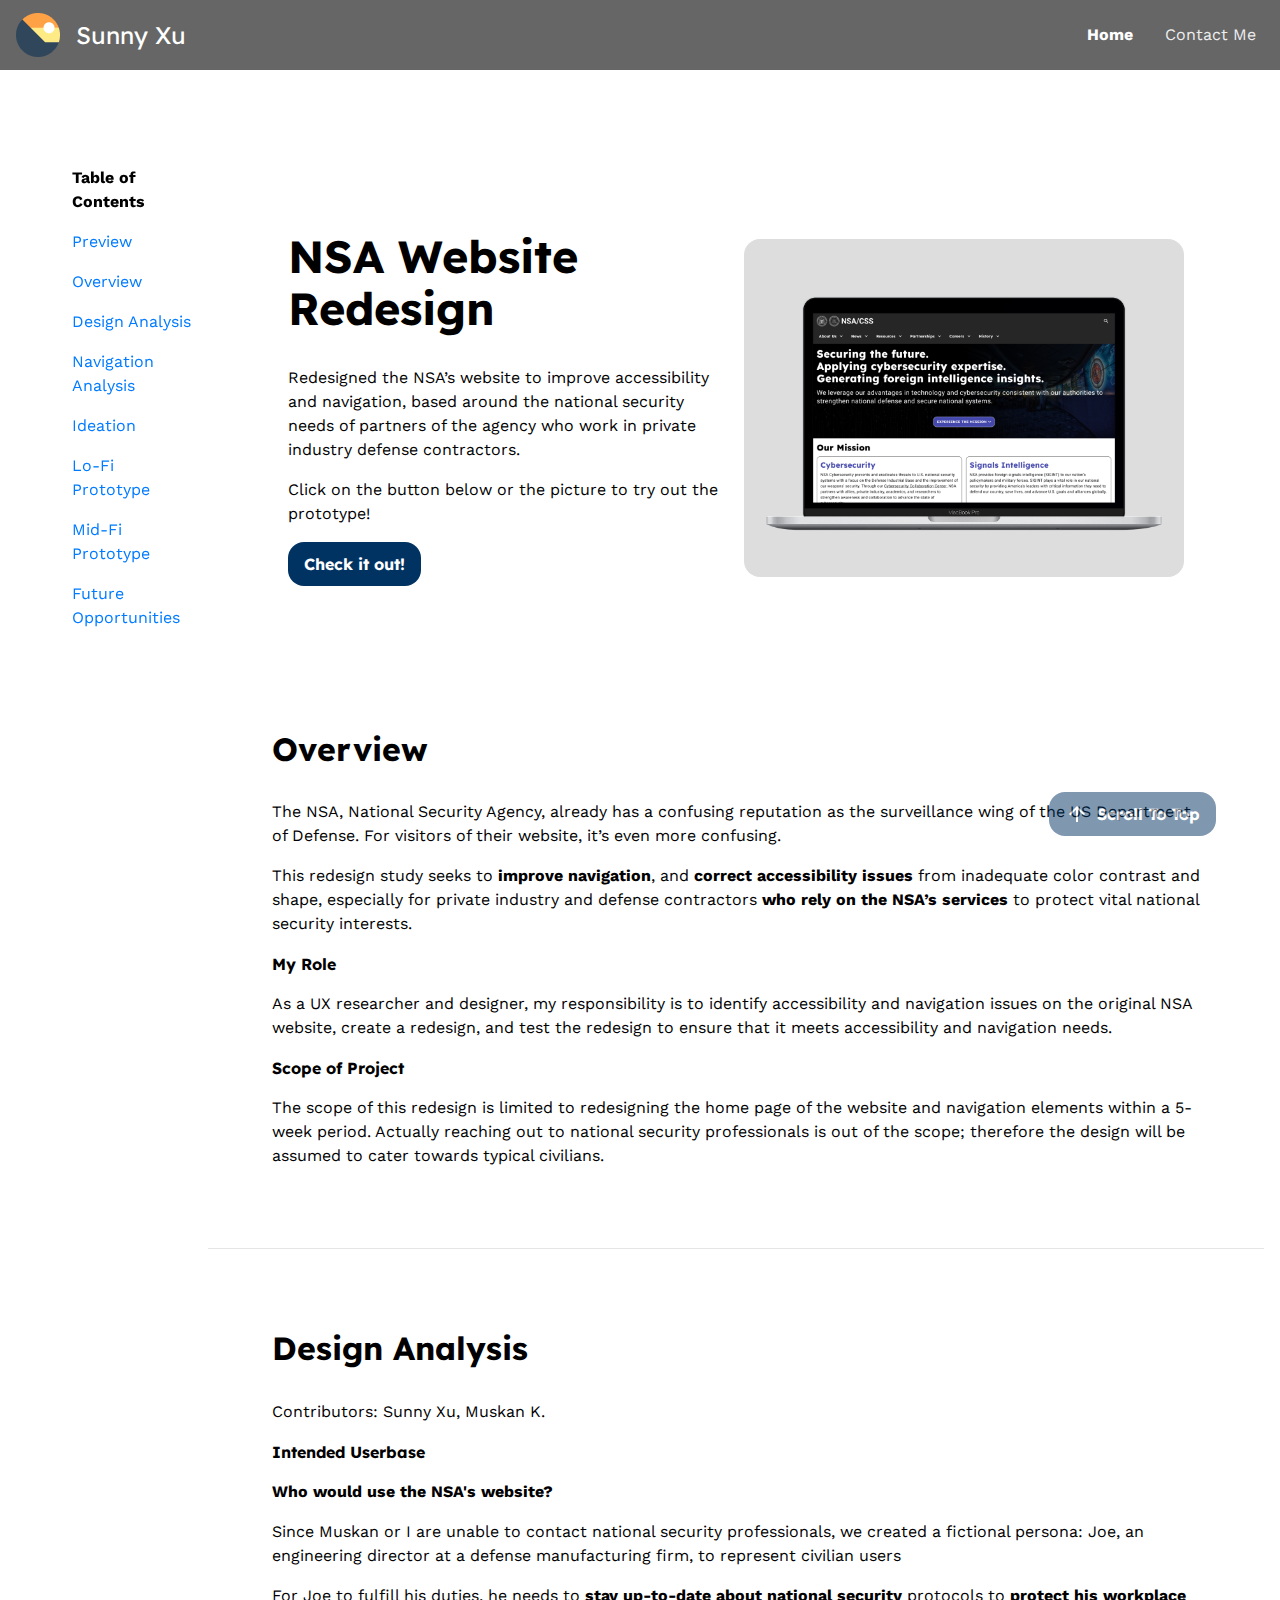
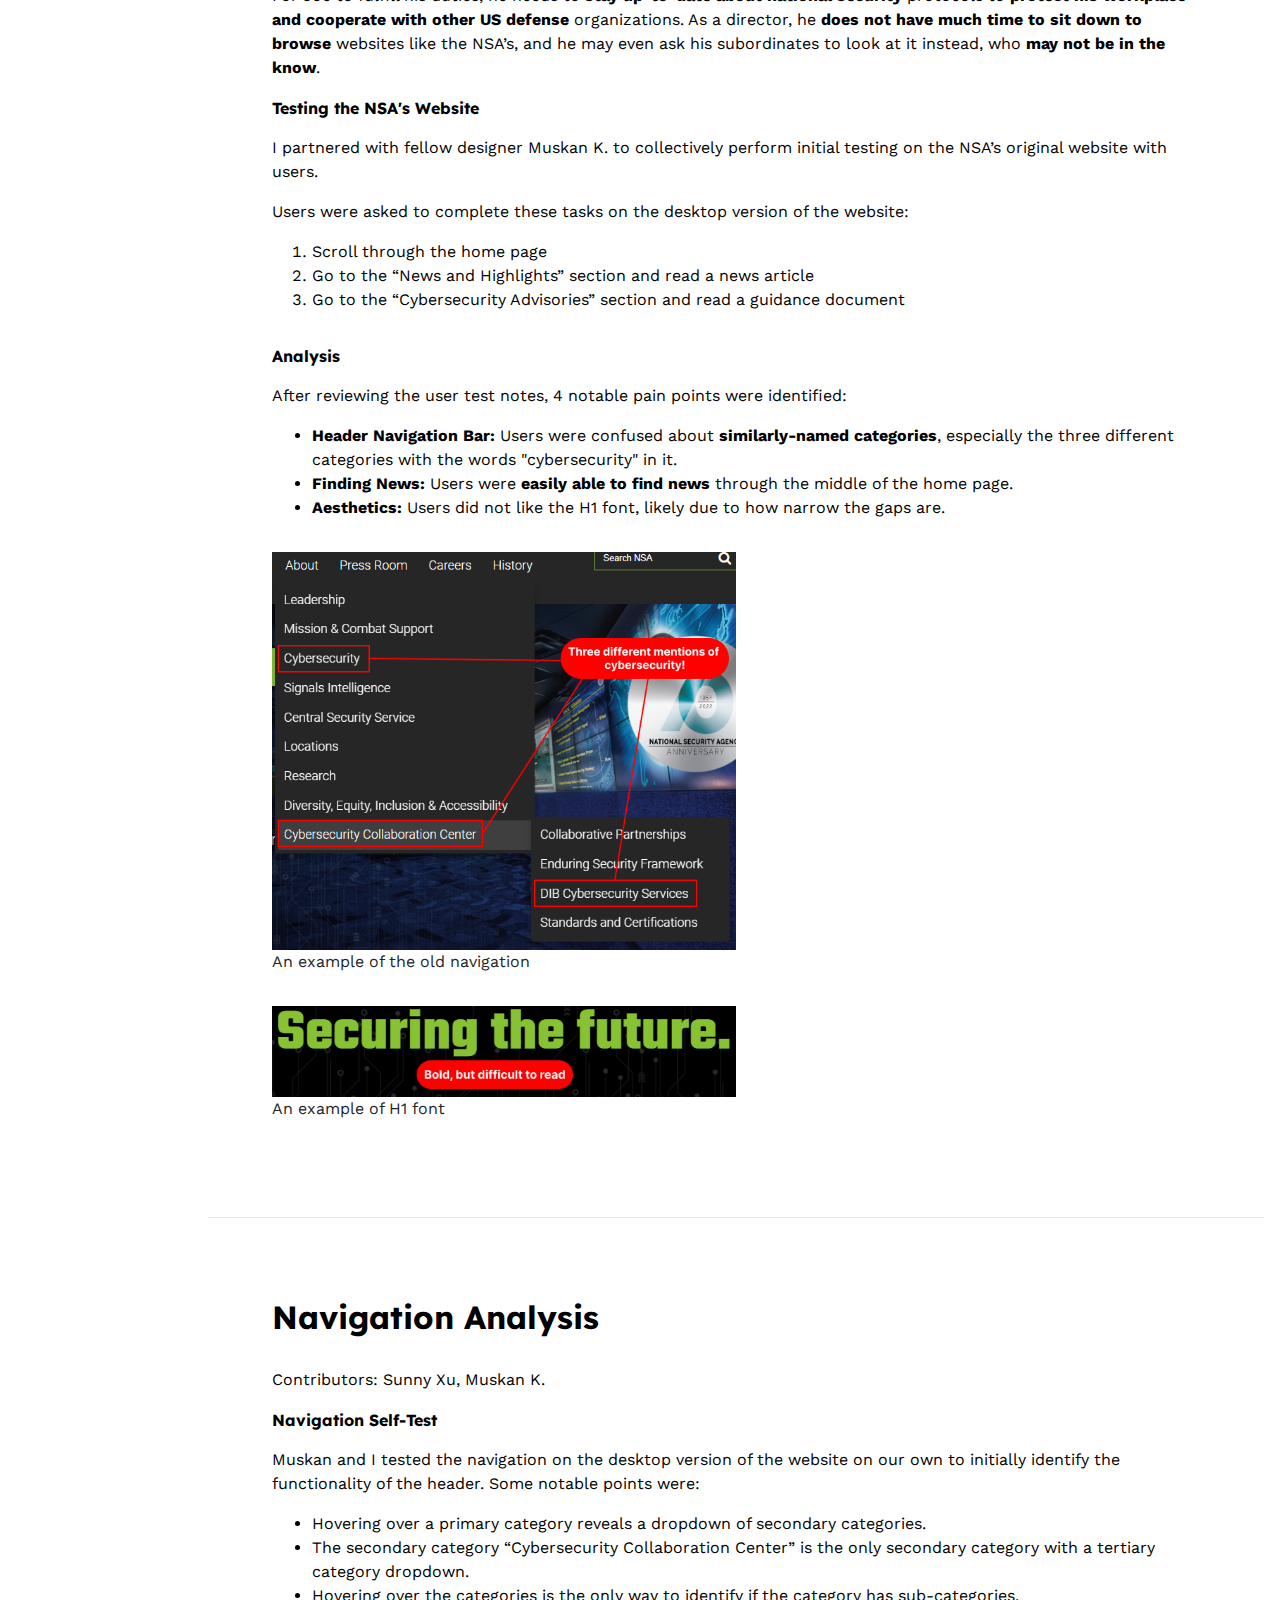
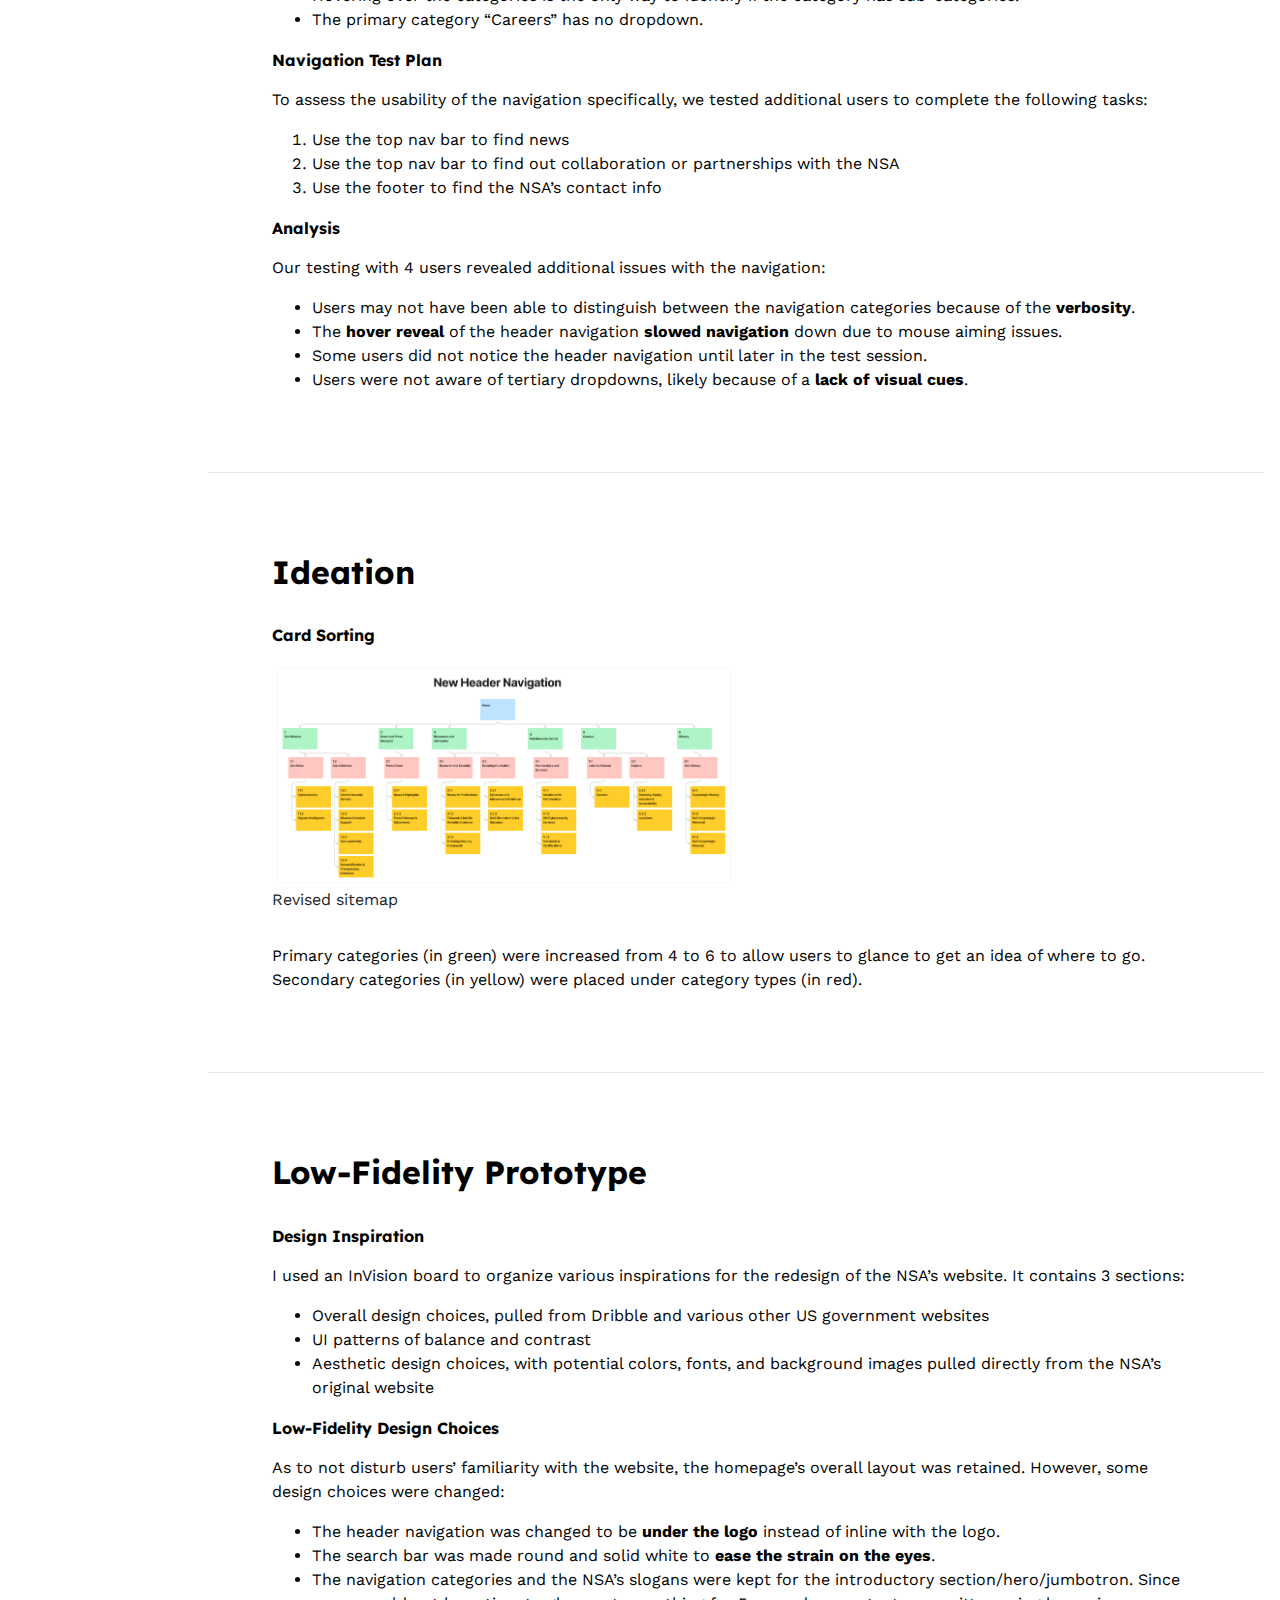
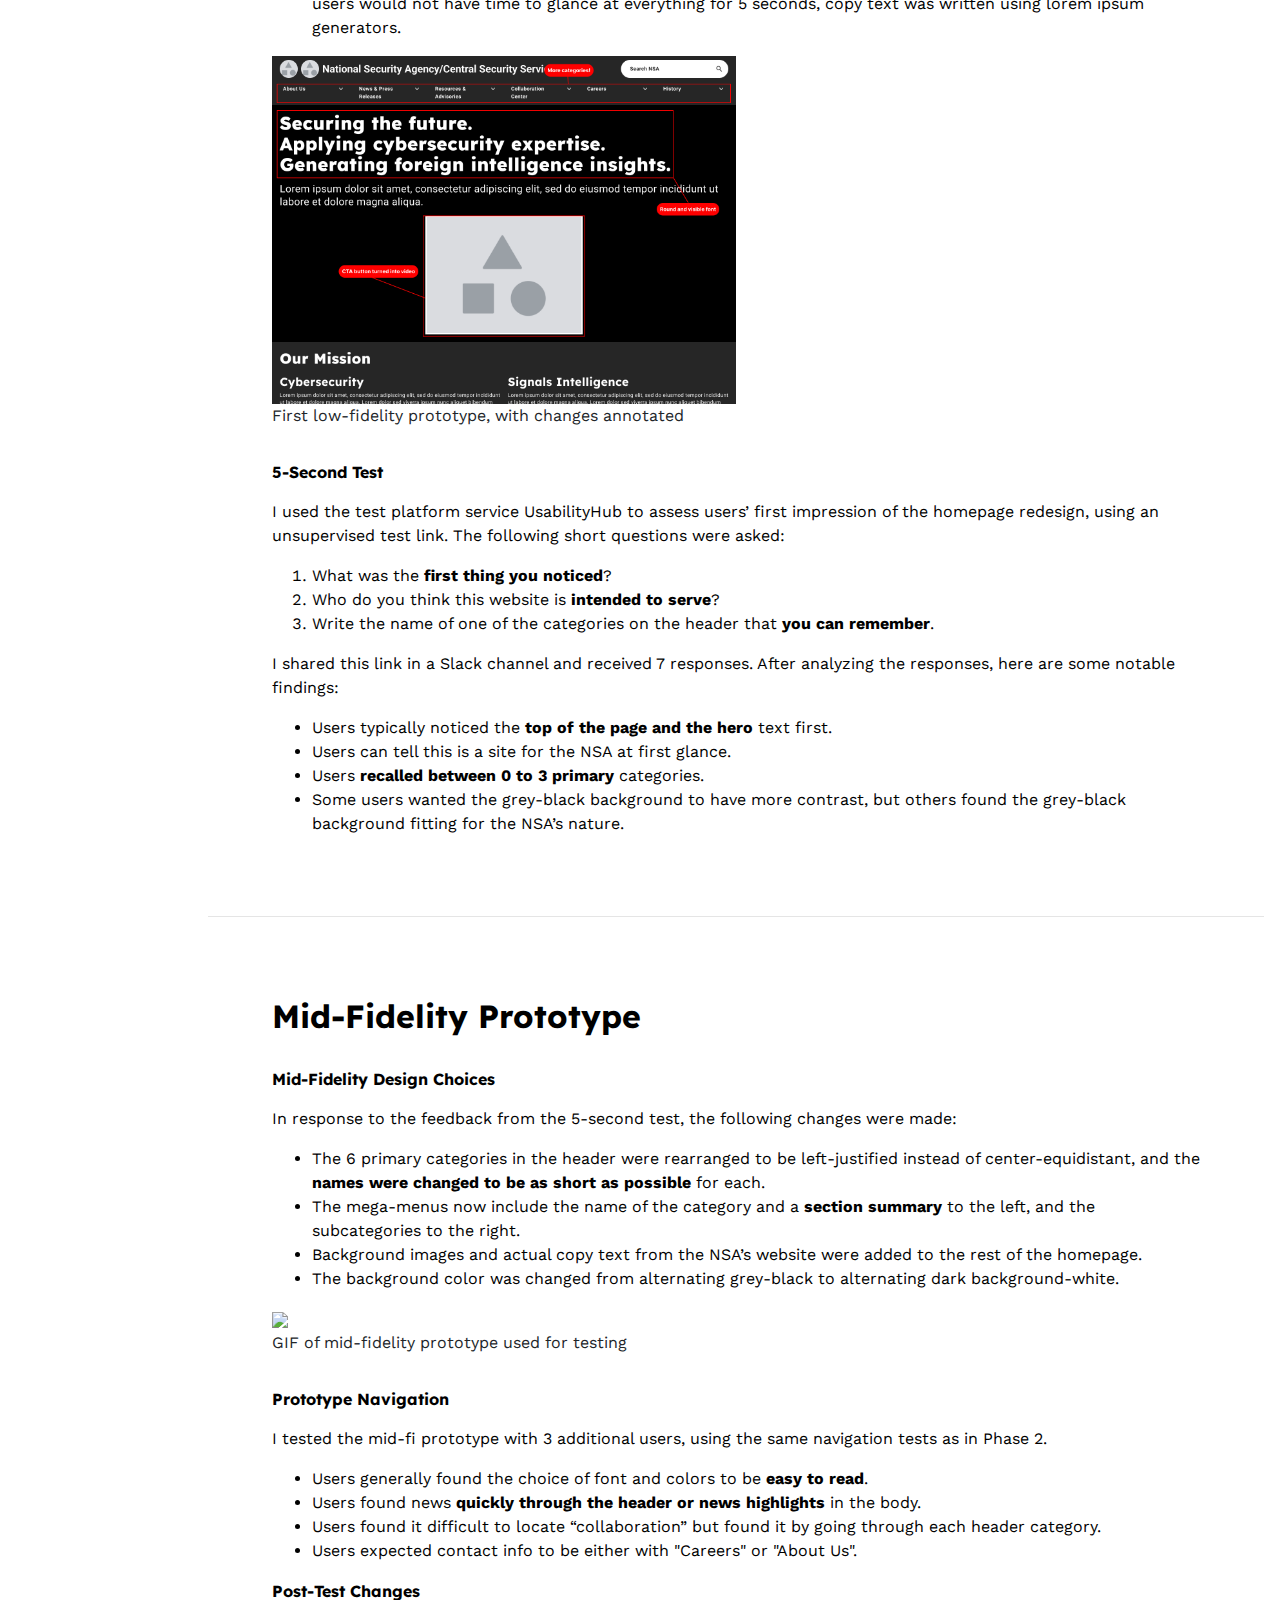
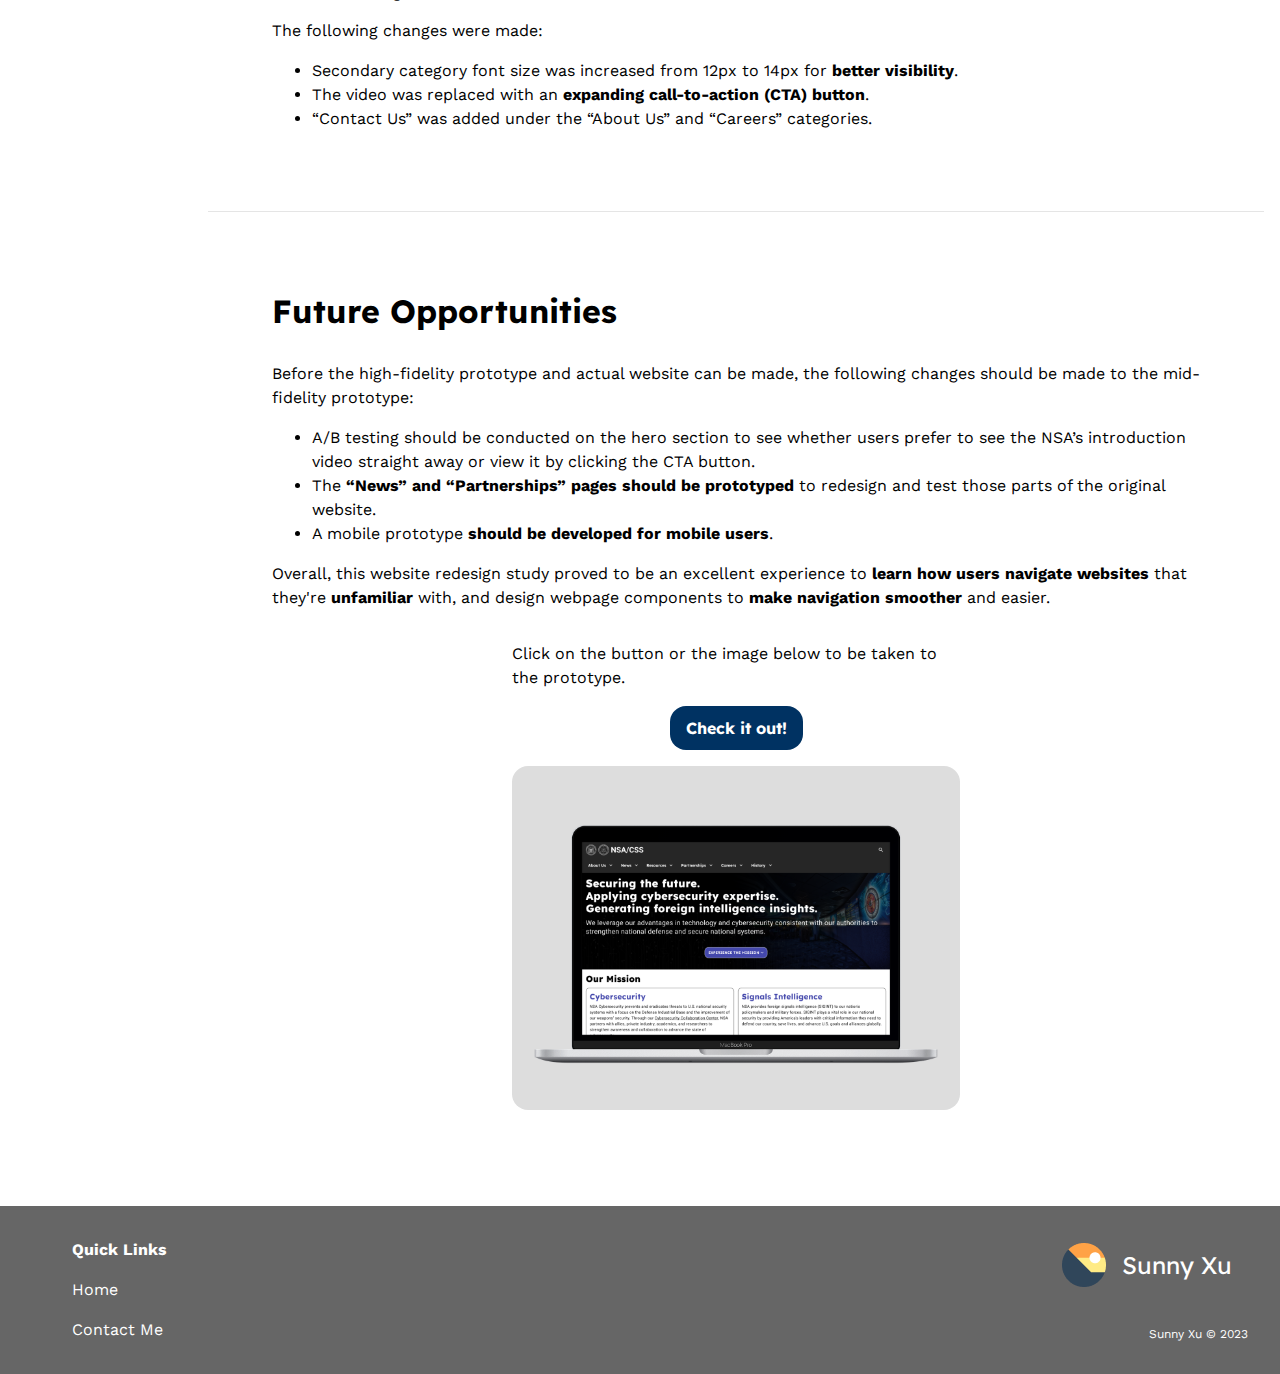
==== commit 48c7d380: "added content for nsa case study" ====
--- a/myWork/nsa.html
+++ b/myWork/nsa.html
@@ -5,8 +5,8 @@
     <title>Sunny Xu</title>
     <link rel="stylesheet" href="https://cdn.jsdelivr.net/npm/bootstrap@4.3.1/dist/css/bootstrap.min.css"
         integrity="sha384-ggOyR0iXCbMQv3Xipma34MD+dH/1fQ784/j6cY/iJTQUOhcWr7x9JvoRxT2MZw1T" crossorigin="anonymous">
-    <link rel="stylesheet" type="text/css" href="../css/stylesheet.css">
-    <link rel="stylesheet" type="text/css" href="../css/projectPage.css">
+    <link rel="stylesheet" type="text/css" href="/css/stylesheet.css">
+    <link rel="stylesheet" type="text/css" href="/css/projectPage.css">
     <meta name="viewport" content="width=device-width, initial-scale=1">
 </head>
 
@@ -20,7 +20,7 @@
     <header>
         <div class="navWrapper bg-devil">
             <nav class="navbar navbar-expand-lg navbar-dark bg-devil">
-                <a class="navbar-brand" href="../index.html"><img src="../images/logo44.png"
+                <a class="navbar-brand" href="/"><img src="/images/logo44.png"
                         alt="Icon of Sunny Xu's Portfolio"><span>Sunny
                         Xu</span></a>
                 <button class="navbar-toggler" type="button" data-toggle="collapse" data-target="#navbarNav"
@@ -30,13 +30,13 @@
                 <div class="collapse navbar-collapse" id="navbarNav">
                     <ul class="navbar-nav">
                         <li class="nav-item active">
-                            <a class="nav-link" href="../index.html">Home<span class="sr-only">(current)</span></a>
+                            <a class="nav-link" href="/">Home<span class="sr-only">(current)</span></a>
                         </li>
                         <!--<li class="nav-item">
                             <a class="nav-link" href="#">Résumé</a>
                         </li>-->
                         <li class="nav-item">
-                            <a class="nav-link" href="#">Contact Me</a>
+                            <a class="nav-link" href="/#contactMe">Contact Me</a>
                         </li>
                     </ul>
                 </div>
@@ -66,7 +66,9 @@
                     <div class="cardWrapper projectCardWrapper">
                         <div class="customCard projectCard">
                             <div class="projectCardImg">
-                                <a><img alt="Preview of NSA Website Redesign" src="../images/nsa mock.png"></a>
+                                <a
+                                    href="https://www.figma.com/proto/xPaB8s6TRXGg83JIhyigxI/nsa-navigation-prototype-2?type=design&node-id=75-2010&t=8QVAAOSpuP2asDi8-1&scaling=min-zoom&page-id=0%3A1&starting-point-node-id=75%3A2010&show-proto-sidebar=1&mode=design"><img
+                                        alt="Preview of NSA Website Redesign" src="/images/nsa mock.png"></a>
                             </div>
                             <div class="projectCardText">
                                 <h1>NSA Website Redesign</h1>
@@ -75,7 +77,11 @@
                                     national security needs of partners of the agency who work in private industry
                                     defense
                                     contractors.</p>
-                                <p>(Case study under construction)</p>
+
+                                <p>Click on the button below or the picture to try out the prototype!</p>
+                                <a class="button"
+                                    href="https://www.figma.com/proto/xPaB8s6TRXGg83JIhyigxI/nsa-navigation-prototype-2?type=design&node-id=75-2010&t=8QVAAOSpuP2asDi8-1&scaling=min-zoom&page-id=0%3A1&starting-point-node-id=75%3A2010&show-proto-sidebar=1&mode=design">Check
+                                    it out!</a>
                             </div>
                         </div>
                     </div>
@@ -83,76 +89,96 @@
                 </section>
                 <section id="overview" class="section">
                     <h2>Overview</h2>
-                    <p>The NSA is an unusual website because it represents an agency that is not well understood or
-                        trusted by the general public. However, its website still needs to be accessible and easy to
-                        navigate. This redesign seeks to correct accessibility issues from inadequate color contrast and
-                        shape, and improve navigation, especially for private industry and defense contractors who rely
-                        on the NSA’s services to protect vital national security interests. </p>
+                    <p>The NSA, National Security Agency, already has a confusing reputation as the surveillance wing of
+                        the US
+                        Department of Defense. For visitors of their website, it’s even more confusing.
+                    </p>
+                    <p>
+                        This redesign study seeks to <b>improve navigation</b>, and <b>correct accessibility issues</b>
+                        from
+                        inadequate color contrast and
+                        shape, especially for private industry and defense contractors <b>who rely
+                            on the NSA’s services</b> to protect vital national security interests.
+                    </p>
                     <h3>My Role</h3>
                     <p>As a UX researcher and designer, my responsibility is to identify accessibility and navigation
                         issues on the original NSA website, create a redesign, and test the redesign to ensure that it
                         meets accessibility and navigation needs.</p>
                     <h3>Scope of Project</h3>
                     <p>The scope of this redesign is limited to redesigning the home page of the website and navigation
-                        elements within a 5-week peroid. Feedback from actual professionals in the national security
-                        field would be extremely helpful, but such information would be expected to not be accessible in
-                        a timely manner due to national security reasons.</p>
+                        elements within a 5-week period. Actually reaching out to national security professionals is out
+                        of the
+                        scope; therefore the design will be assumed to cater towards typical civilians.</p>
                 </section>
                 <hr>
                 <section id="phase1" class="section">
                     <h2>Design Analysis</h2>
-                    <h3>Assumptions and Proto-Persona</h3>
-                    <p>
-                        With the assumption that people who work in national defense or security would most likely use
-                        the NSA website, I created a proto-persona: Joe, an engineering director at Raytheon, a US
-                        warhead manufacturer.
-
-                        For Joe to fulfill his duties at Raytheon, he needs to stay up-to-date about national security
-                        protocols to protect his workplace and cooperate with other US defense organizations. As a
-                        director, he does not have much time to sit down to browse websites like the NSA’s.
-                    </p>
-                    <h3>Website Test Plan</h3>
+                    <p>Contributors: Sunny Xu, Muskan K.</p>
+                    <h3>Intended Userbase</h3>
+                    <p><b>Who would use the NSA's website?</b></p>
+                    <p>Since Muskan or I are unable to contact national security professionals, we created a fictional
+                        persona: Joe, an
+                        engineering director at a defense manufacturing firm, to represent civilian users</p>
+
+                    <p>For Joe to fulfill his duties, he needs to <b>stay up-to-date about national
+                            security</b>
+                        protocols to <b>protect his workplace and cooperate with other US defense</b> organizations. As
+                        a
+                        director, he <b>does not have much time to sit down to browse</b> websites like the NSA’s, and
+                        he may
+                        even ask his subordinates to look at it instead, who <b>may not be in the know</b>.
+                    </p>
+                    <h3>Testing the NSA's Website</h3>
                     <p>
                         I partnered with fellow designer Muskan K. to collectively perform initial testing on the NSA’s
-                        original website with users. Users were asked to complete these tasks on the desktop version of
+                        original website with users. </p>
+                    <p>Users were asked to complete these tasks on the desktop version of
                         the website:
-                        Scroll through the home page
-                        Go to the “News and Highlights” section and read a news article
-                        Go to the “Cybersecurity Advisories” section and read a guidance document
-                        We chose these particular tasks because we were under the impression that people in national
-                        security would need to stay up-to-date on world events.
-                    </p>
+                    <ol>
+                        <li>Scroll through the home page</li>
+                        <li>Go to the “News and Highlights” section and read a news article</li>
+                        <li> Go to the “Cybersecurity Advisories” section and read a guidance document</li>
+                    </ol>
+                    </p>
+
                     <h3>Analysis</h3>
                     <p>
                         After reviewing the user test notes, 4 notable pain points were identified:
                     <ul>
                         <li>
-                            Header Navigation Bar: Users found the top navigation bar to be confusing and
-                            non-descriptive.
-                            This may hinder some users’ ability to locate documents.
-                        </li>
-                        <li>
-                            Finding Documents: Users want the “Cybersecurity Guidance” document selection to be sortable
-                            by
-                            other categories other than time.
-                        </li>
-                        <li>
-                            Finding News: Users were easily able to find news through the middle of the home page.
-                        </li>
-                        <li>
-                            Aesthetics: Users did not like the heading font. The hard edges and retro aesthetic of the
-                            heading font may contribute negatively to readability.
-                        </li>
-                    </ul>
-                    </p>
+                            <b>Header Navigation Bar:</b> Users were confused about <b>similarly-named categories</b>,
+                            especially the
+                            three different categories with the words "cybersecurity" in it.
+
+                        </li>
+                        <li>
+                            <b>Finding News:</b> Users were <b>easily able to find news</b> through the middle of the
+                            home
+                            page.
+                        </li>
+                        <li>
+                            <b>Aesthetics:</b> Users did not like the H1 font, likely due to how narrow the gaps are.
+
+                        </li>
+                    </ul>
+                    </p>
+                    <figure>
+                        <img src="/images/three-different-cyber.png">
+                        <figcaption>An example of the old navigation</figcaption>
+                    </figure>
+                    <figure>
+                        <img src="/images/bold-font.png">
+                        <figcaption>An example of H1 font</figcaption>
+                    </figure>
                 </section>
                 <hr>
                 <section id="phase2" class="section">
                     <h2>Navigation Analysis</h2>
-                    <h3>Pre-testing the Navigation</h3>
+                    <p>Contributors: Sunny Xu, Muskan K.</p>
+                    <h3>Navigation Self-Test</h3>
                     <p>
                         Muskan and I tested the navigation on the desktop version of the website on our own to initially
-                        identify the mechanics and issues with the header. Some notable points were:
+                        identify the functionality of the header. Some notable points were:
                     </p>
                     <ul>
                         <li>
@@ -168,9 +194,6 @@
                         </li>
                         <li>
                             The primary category “Careers” has no dropdown.
-                        </li>
-                        <li>
-                            The sitemap provided by the website is extremely long and vertical.
                         </li>
                     </ul>
                     <h3>Navigation Test Plan</h3>
@@ -194,17 +217,19 @@
                     <ul>
                         <li>
                             Users may not have been able to distinguish between the navigation categories because of the
-                            verbosity.
-                        </li>
-                        <li>
-                            The hovering mechanic of the header navigation slowed navigation down due to mouse aiming
+                            <b>verbosity</b>.
+                        </li>
+                        <li>
+                            The <b>hover reveal</b> of the header navigation <b>slowed navigation</b> down due to
+                            mouse
+                            aiming
                             issues.
                         </li>
                         <li>
                             Some users did not notice the header navigation until later in the test session.
                         </li>
                         <li>
-                            Users were not aware of tertiary dropdowns.
+                            Users were not aware of tertiary dropdowns, likely because of a <b>lack of visual cues</b>.
                         </li>
                     </ul>
                 </section>
@@ -212,30 +237,14 @@
                 <section id="phase3" class="section">
                     <h2>Ideation</h2>
                     <h3>Card Sorting</h3>
-                    <p>Because the NSA’s website is written in English, it can be assumed that its users read left to
-                        right. The sitemap was rearranged to facilitate left-to-right reading instead of up-to-down in
-                        the original website. The initial set of new primary categories are:
-                    </p>
-                    <ol>
-                        <li>
-                            Our Mission
-                        </li>
-                        <li>
-                            News
-                        </li>
-                        <li>
-                            Resources
-                        </li>
-                        <li>
-                            Collaboration Center
-                        </li>
-                        <li>
-                            Careers
-                        </li>
-                        <li>
-                            History
-                        </li>
-                    </ol>
+
+                    <figure>
+                        <img src="/images/nsa-sitemap-after.png">
+                        <figcaption>Revised sitemap</figcaption>
+                    </figure>
+                    <p>Primary categories (in green) were increased from 4 to 6 to allow users to glance to get an idea
+                        of where to go. Secondary categories (in yellow) were placed under category types (in red).
+                    </p>
                 </section>
                 <hr>
                 <section id="phase4" class="section">
@@ -264,32 +273,35 @@
                     </p>
                     <ul>
                         <li>
-                            The header navigation was changed to be under the logo instead of inline with the logo </li>
-                        <li>
-                            Primary dropdowns now reveal a full-width megamenu that reads left to right. </li>
-                        <li>
-                            The search bar was made round and solid white to ease the strain on the eyes
+                            The header navigation was changed to be <b>under the logo</b> instead of inline with the
+                            logo.</li>
+                        <li>
+                            The search bar was made round and solid white to <b>ease the strain on the eyes</b>.
                         </li>
                         <li>
                             The navigation categories and the NSA’s slogans were kept for the introductory
-                            section/hero/jumbotron. For the purposes of 5-second testing, copy text outside of the
-                            header and hero were replaced with generated lorem ipsum.
-                        </li>
-                    </ul>
+                            section/hero/jumbotron. Since users would not have time to glance at everything for 5
+                            seconds, copy text was written using lorem ipsum generators.
+                        </li>
+                    </ul>
+                    <figure>
+                        <img src="/images/lo-fi-changes.png">
+                        <figcaption>First low-fidelity prototype, with changes annotated</figcaption>
+                    </figure>
                     <h3>5-Second Test</h3>
                     <p>
                         I used the test platform service UsabilityHub to assess users’ first impression of the homepage
-                        redesign. The following short questions were asked:
+                        redesign, using an unsupervised test link. The following short questions were asked:
                     </p>
                     <ol>
                         <li>
-                            What was the first thing you noticed?
-                        </li>
-                        <li>
-                            Who do you think this website is intended to serve?
-                        </li>
-                        <li>
-                            Write the name of one of the categories on the header that you can remember.
+                            What was the <b>first thing you noticed</b>?
+                        </li>
+                        <li>
+                            Who do you think this website is <b>intended to serve</b>?
+                        </li>
+                        <li>
+                            Write the name of one of the categories on the header that <b>you can remember</b>.
                         </li>
                     </ol>
                     <p>
@@ -298,13 +310,13 @@
                     </p>
                     <ul>
                         <li>
-                            Users typically noticed the top of the page and the hero text first.
+                            Users typically noticed the <b>top of the page and the hero</b> text first.
                         </li>
                         <li>
                             Users can tell this is a site for the NSA at first glance.
                         </li>
                         <li>
-                            Users recalled between 0 to 3 header categories.
+                            Users <b>recalled between 0 to 3 primary</b> categories.
                         </li>
                         <li>
                             Some users wanted the grey-black background to have more contrast, but others found the
@@ -322,14 +334,15 @@
                     <ul>
                         <li>
                             The 6 primary categories in the header were rearranged to be left-justified instead of
-                            center-equidistant, and the names were changed to be as short as possible for each.
-                        </li>
-                        <li>
-                            The mega-menus now include the name of the category and a section summary to the left, and
+                            center-equidistant, and the <b>names were changed to be as short as possible</b> for each.
+                        </li>
+                        <li>
+                            The mega-menus now include the name of the category and a <b>section summary</b> to the
+                            left, and
                             the subcategories to the right.
                         </li>
                         <li>
-                            Background images and actual copy from the NSA’s website were added to the rest of the
+                            Background images and actual copy text from the NSA’s website were added to the rest of the
                             homepage.
                         </li>
                         <li>
@@ -337,10 +350,10 @@
                             background-white.
                         </li>
                     </ul>
-                    <p>
-                        A style tile was also created to serve as a reference for the elements used in the mid-fidelity
-                        prototype.
-                    </p>
+                    <figure>
+                        <img src="/images/mid-fi-gif.gif">
+                        <figcaption>GIF of mid-fidelity prototype used for testing</figcaption>
+                    </figure>
                     <h3>Prototype Navigation</h3>
                     <p>
                         I tested the mid-fi prototype with 3 additional users, using the same navigation tests as in
@@ -348,10 +361,10 @@
                     </p>
                     <ul>
                         <li>
-                            Users generally found the choice of font and colors to be easy to read.
-                        </li>
-                        <li>
-                            Users found news quickly through the header or news highlights in the body.
+                            Users generally found the choice of font and colors to be <b>easy to read</b>.
+                        </li>
+                        <li>
+                            Users found news <b>quickly through the header or news highlights</b> in the body.
                         </li>
                         <li>
                             Users found it difficult to locate “collaboration” but found it by going through each header
@@ -367,10 +380,10 @@
                     </p>
                     <ul>
                         <li>
-                            Secondary category font size was increased from 12px to 14px for better visibility.
-                        </li>
-                        <li>
-                            The video was replaced with an expanding call-to-action (CTA) button.
+                            Secondary category font size was increased from 12px to 14px for <b>better visibility</b>.
+                        </li>
+                        <li>
+                            The video was replaced with an <b>expanding call-to-action (CTA) button</b>.
                         </li>
                         <li>
                             “Contact Us” was added under the “About Us” and “Careers” categories.
@@ -381,7 +394,8 @@
                 <section id="phase6" class="section">
                     <h2>Future Opportunities</h2>
                     <p>
-                        Before the high-fidelity prototype can be made, the following changes should be made to the
+                        Before the high-fidelity prototype and actual website can be made, the following changes should
+                        be made to the
                         mid-fidelity prototype:
                     </p>
                     <ul>
@@ -390,14 +404,33 @@
                             NSA’s introduction video straight away or view it by clicking the CTA button.
                         </li>
                         <li>
-                            The “News” and “Partnerships” pages should be prototyped to redesign and test those parts of
+                            The <b>“News” and “Partnerships” pages should be prototyped</b> to redesign and test those
+                            parts of
                             the original website.
                         </li>
                         <li>
-                            The style tile should include the 25 essential elements of web forms to create forms for
-                            private industry partners to fill out for national security assistance.
-                        </li>
-                    </ul>
+                            A mobile prototype <b>should be developed for mobile users</b>.
+                        </li>
+                    </ul>
+                    <p>
+                        Overall, this website redesign study proved to be an excellent experience to <b>learn how users
+                            navigate websites</b> that they're <b>unfamiliar</b> with, and design webpage components to
+                        <b>make navigation smoother</b> and easier.
+                    </p>
+                    <div class="cardWrapper projectCardWrapper">
+                        <div class="customCard invitation">
+                            <div class="projectCardImg">
+                                <a
+                                    href="https://www.figma.com/proto/xPaB8s6TRXGg83JIhyigxI/nsa-navigation-prototype-2?type=design&node-id=75-2010&t=8QVAAOSpuP2asDi8-1&scaling=min-zoom&page-id=0%3A1&starting-point-node-id=75%3A2010&show-proto-sidebar=1&mode=design"><img
+                                        alt="Preview of NSA Website Redesign" src="/images/nsa mock.png"></a>
+                            </div>
+                            <div class="projectCardText">
+                                <p>Click on the button or the image below to be taken to the prototype.</p>
+                                <a class="button invitationButton"
+                                    href="https://www.figma.com/proto/xPaB8s6TRXGg83JIhyigxI/nsa-navigation-prototype-2?type=design&node-id=75-2010&t=8QVAAOSpuP2asDi8-1&scaling=min-zoom&page-id=0%3A1&starting-point-node-id=75%3A2010&show-proto-sidebar=1&mode=design">Check
+                                    it out!</a>
+                            </div>
+                        </div>
                 </section>
             </section>
         </section>
@@ -407,14 +440,14 @@
             <nav class="footerNav" id="footerLinks">
                 <ul>
                     <li class="primaryNavHeader noBullets">Quick Links</li>
-                    <li class="noBullets"><a href="../index.html">Home</a>
+                    <li class="noBullets"><a href="/">Home</a>
                     </li>
                     <!--<li class="noBullets"><a href="#">Résumé</a></li>-->
-                    <li class="noBullets"><a href="#">Contact Me</a></li>
+                    <li class="noBullets"><a href="/#contactMe">Contact Me</a></li>
                 </ul>
             </nav>
             <div class="footerRight">
-                <a class="navbar-brand" href="../index.html"><img src="../images/logo44.png"
+                <a class="navbar-brand" href="/"><img src="/images/logo44.png"
                         alt="Icon of Sunny Xu's Portfolio"><span>Sunny
                         Xu</span></a>
                 <div id="footerCopyright">
@@ -433,6 +466,6 @@
 <script src="https://cdn.jsdelivr.net/npm/bootstrap@4.3.1/dist/js/bootstrap.min.js"
     integrity="sha384-JjSmVgyd0p3pXB1rRibZUAYoIIy6OrQ6VrjIEaFf/nJGzIxFDsf4x0xIM+B07jRM"
     crossorigin="anonymous"></script>
-<script src="../js/scrollToTopButton.js"></script>
+<script src="/js/scrollToTopButton.js"></script>
 
 </html>--- a/css/stylesheet.css
+++ b/css/stylesheet.css
@@ -42,7 +42,8 @@
 
 p,
 li,
-.tinyText {
+.tinyText,
+figcaption {
     font-family: "Work Sans", "Roboto", "Arial", sans-serif;
 }
 
@@ -339,6 +340,10 @@
     align-items: center;
 }
 
+.section figure img {
+    width: 50%
+}
+
 #aboutMe {
     flex-direction: row;
 }
@@ -402,6 +407,14 @@
     margin-bottom: 0;
 }
 
+.invitation {
+    align-items: center;
+}
+
+.invitationButton {
+    align-self: center;
+}
+
 .fancyLiWrapper {
     display: flex;
     flex-direction: column;
@@ -449,6 +462,10 @@
     .aboutMeLeft {
         order: 2;
     }
+
+    .section figure img {
+        width: 100%
+    }
 }
 
 @media (max-width: 48em) {
@@ -460,6 +477,8 @@
         bottom: 16px;
         right: 16px;
     }
+
+
 }
 
 @media (max-width: 32em) {
